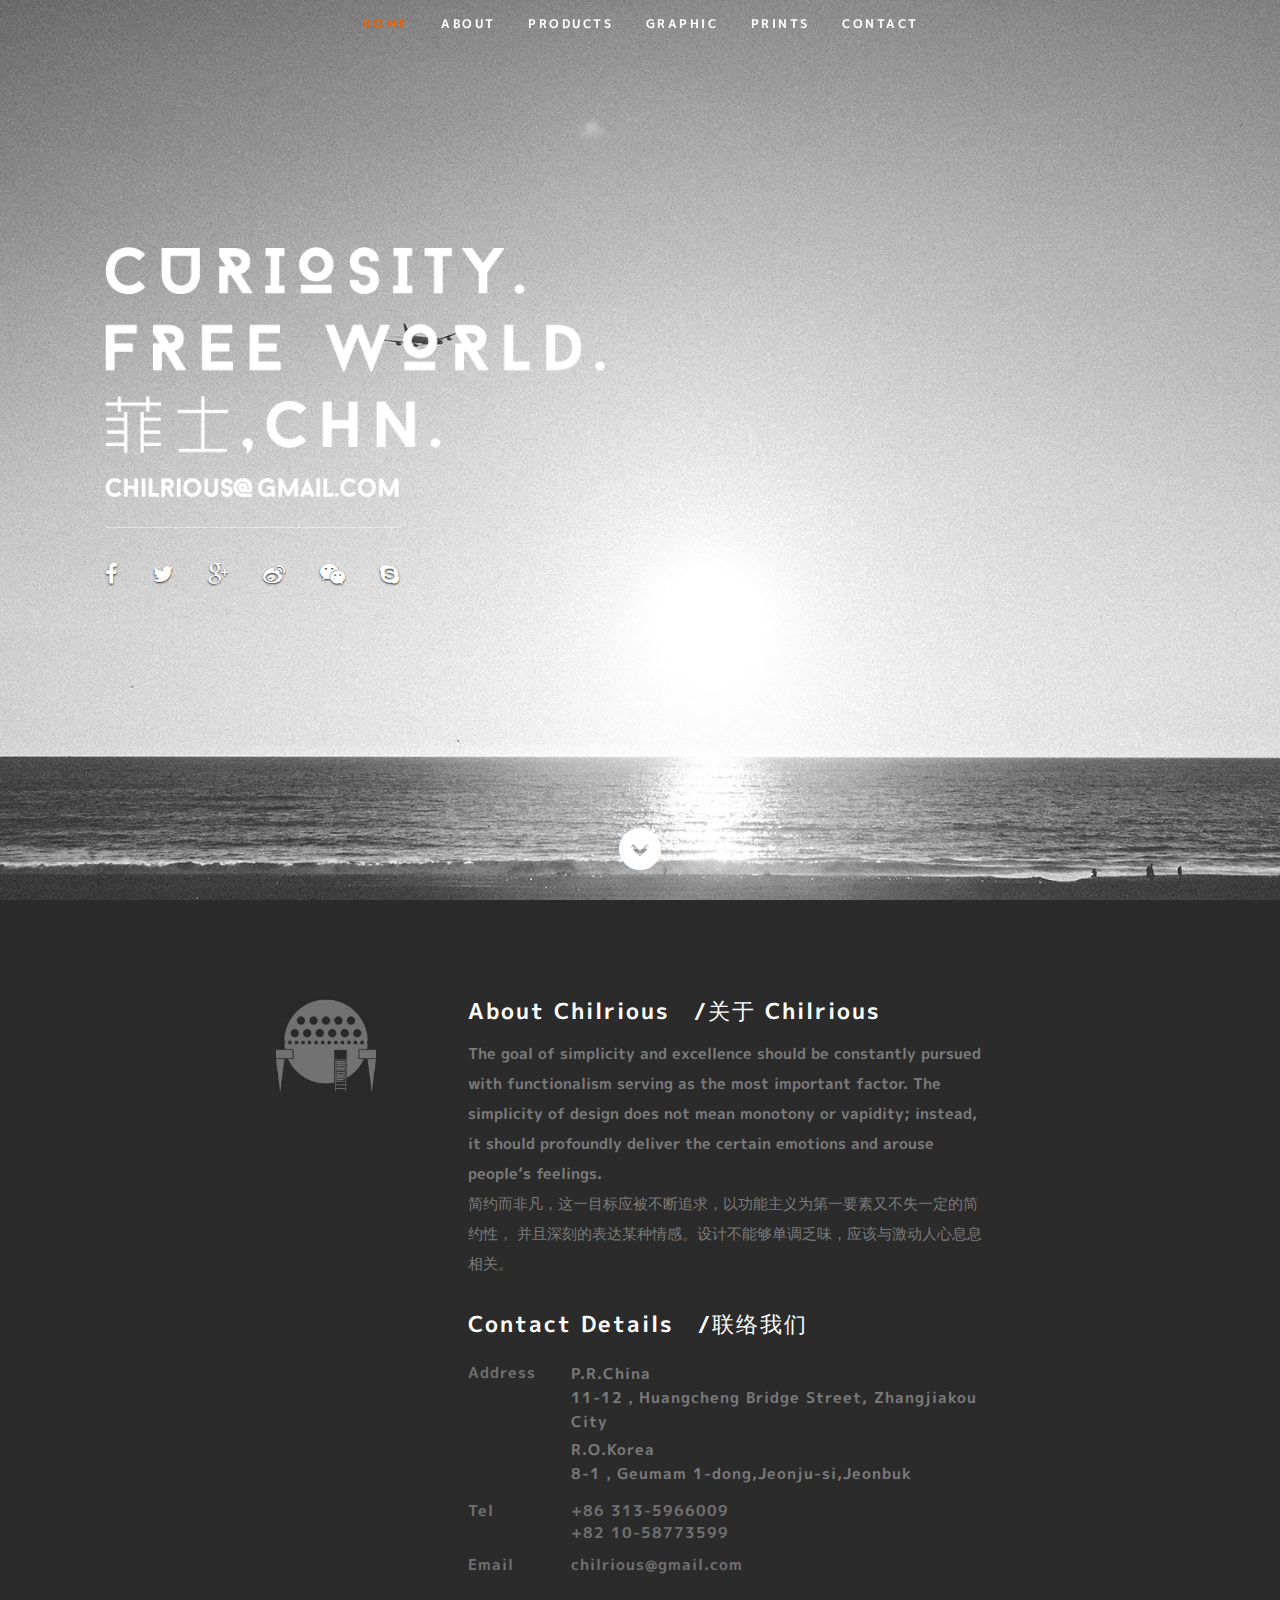
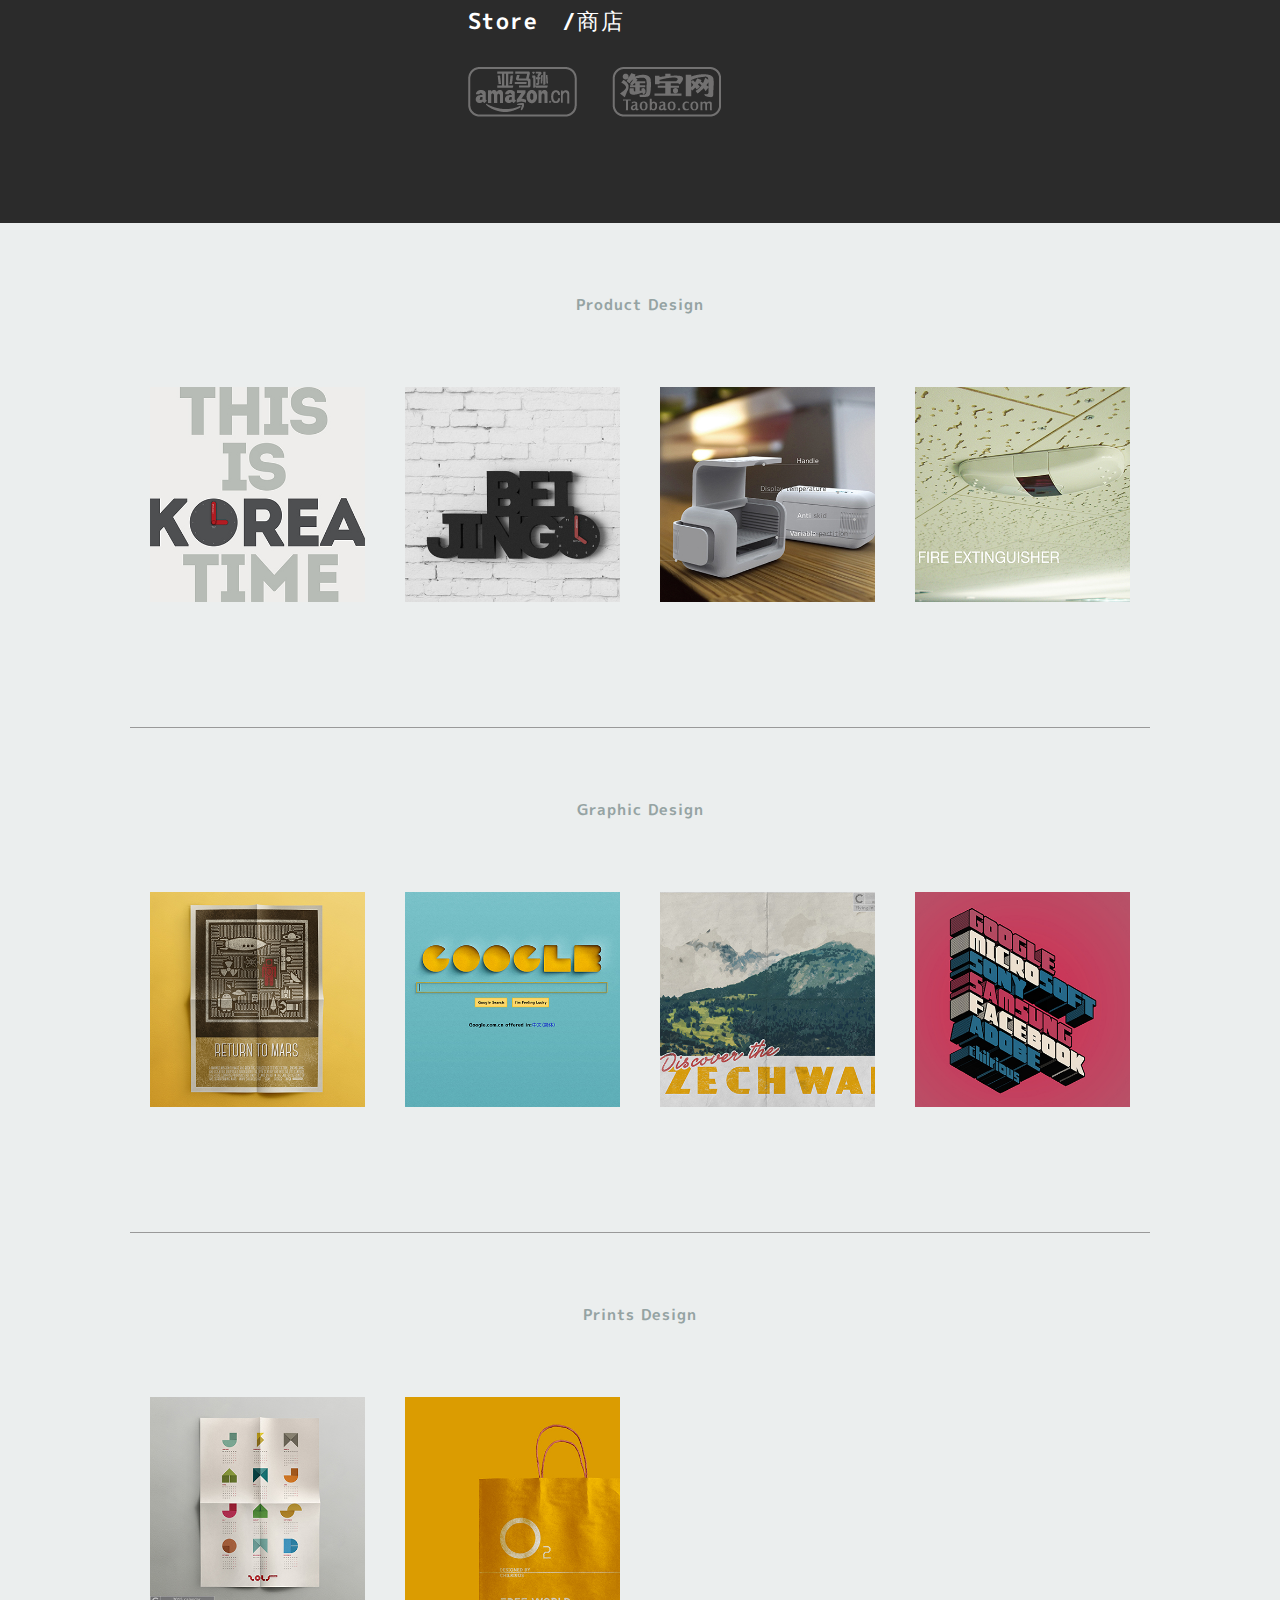
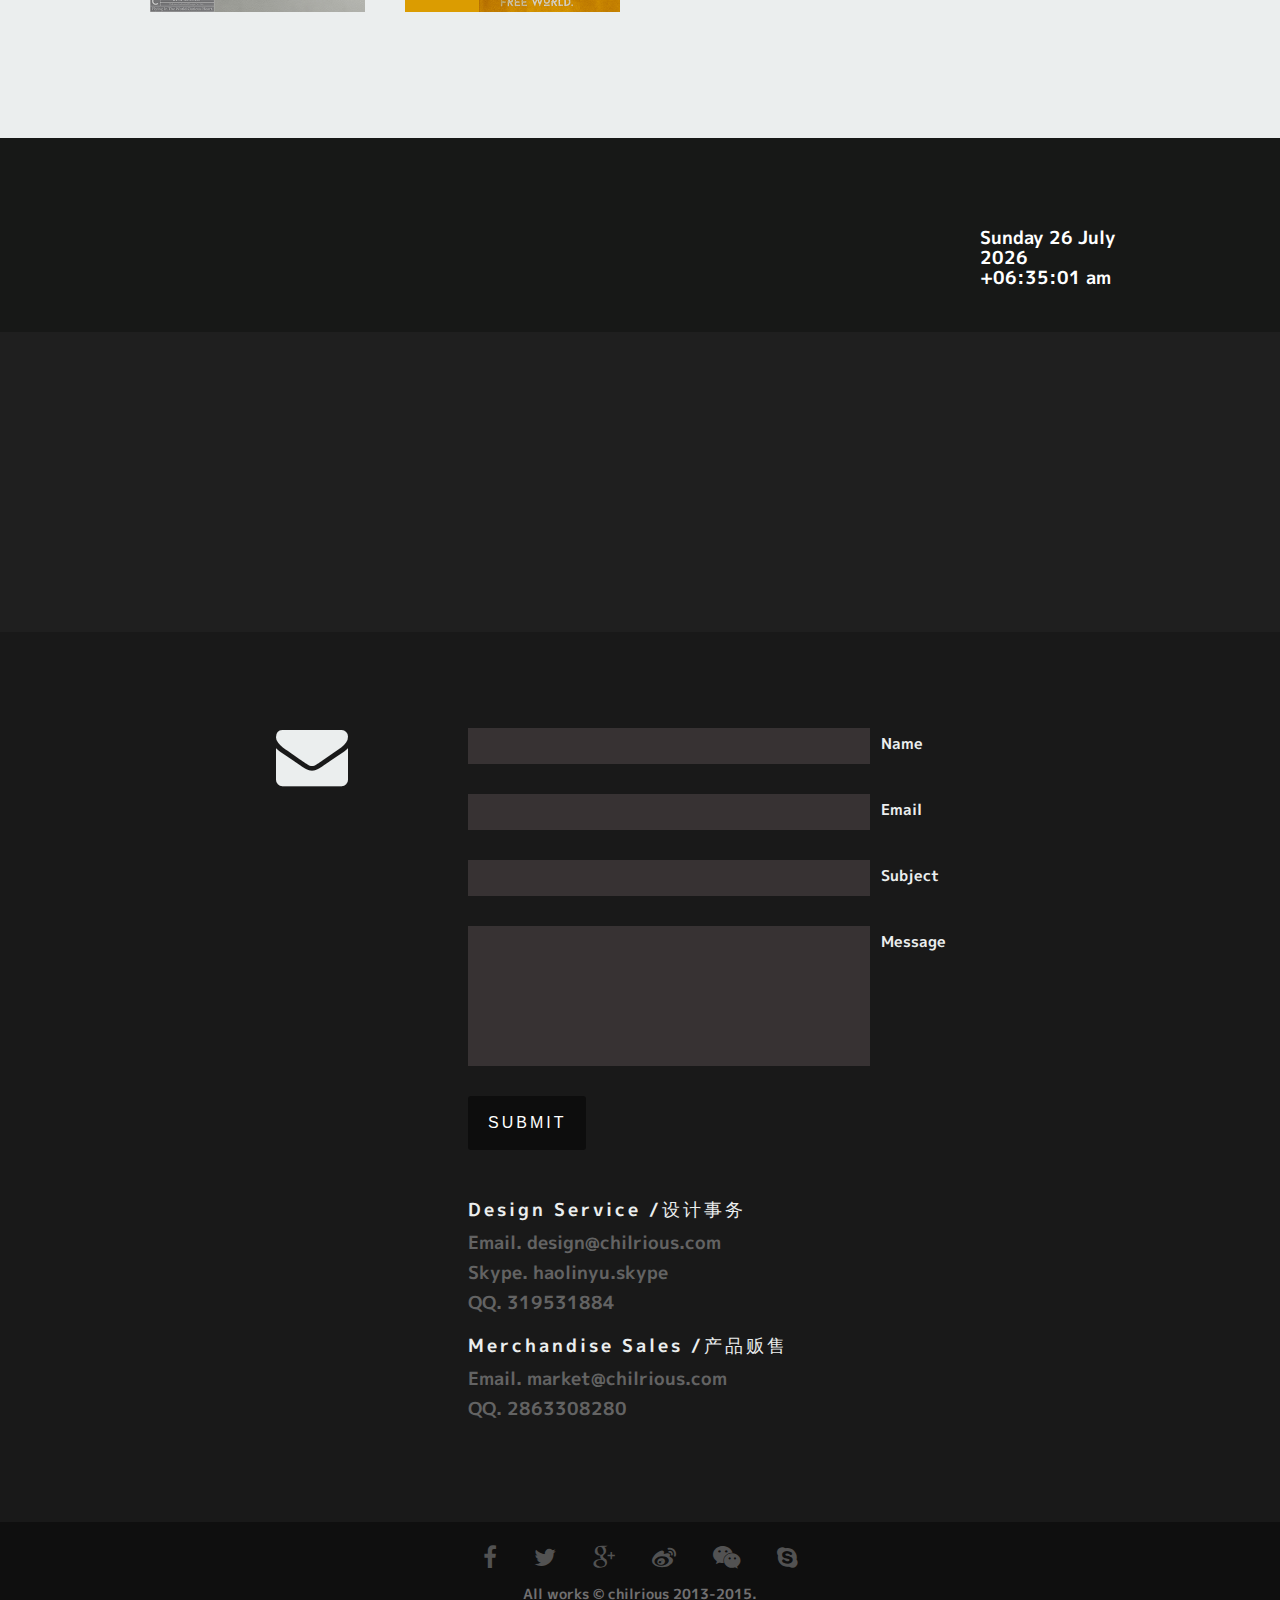
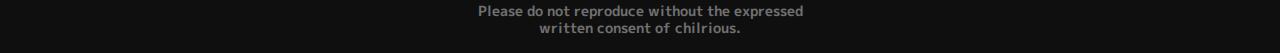
==== index.html @ 3d2ff77b "first commit" ====
<!DOCTYPE html>
<html class=" js flexbox flexboxlegacy canvas canvastext webgl no-touch geolocation postmessage websqldatabase indexeddb hashchange history draganddrop websockets rgba hsla multiplebgs backgroundsize borderimage borderradius boxshadow textshadow opacity cssanimations csscolumns cssgradients cssreflections csstransforms csstransforms3d csstransitions fontface generatedcontent video audio localstorage sessionstorage webworkers applicationcache svg inlinesvg smil svgclippaths" lang="en"><!--<![endif]--><head><meta http-equiv="Content-Type" content="text/html; charset=UTF-8">
    <!--- Basic Page Needs
    ================================================== -->
    <meta charset="utf-8">
    <title>Chilrious</title>
    <meta name="description" content="">
    <!-- Mobile Specific Metas
    ================================================== -->
    <meta name="viewport" content="width=device-width, initial-scale=1, maximum-scale=1">

    <link rel="shortcut icon" href="favicon.ico"/>
    <link rel="shortcut icon" href="favicon.jpg"/>
    <!-- CSS
    ================================================== -->
    <link rel="stylesheet" href="styles/fonts.css"/>
    <link rel="stylesheet" href="styles/default.css">
    <link rel="stylesheet" href="styles/layout-main.css">
    <link rel="stylesheet" href="styles/media-queries-main.css">
    <link rel="stylesheet" href="styles/magnific-popup.css">
    <link rel="stylesheet" href="styles/common.css"/>

    <!-- Script
    ================================================== -->
    <script src="scripts/modernizr.js"></script><style type="text/css"></style>

</head>

<body>

<!-- Header
================================================== -->
<header id="home" style="height: 638px;">

    <nav id="nav-wrap" style="display: block;" class="">

        <a class="mobile-btn" href="#nav-wrap" title="Show navigation">Show navigation</a>
        <a class="mobile-btn" href="views#" title="Hide navigation">Hide navigation</a>

        <ul id="nav" class="nav">
            <li class="current"><a class="smoothscroll" href="#home">Home</a></li>
            <li class=""><a class="smoothscroll" href="#about">About</a></li>
            <li class=""><a class="smoothscroll" href="#products">Products</a></li>
            <li class=""><a class="smoothscroll" href="#graphic">Graphic</a></li>
            <li class=""><a class="smoothscroll" href="#prints">Prints</a></li>
            <li class=""><a class="smoothscroll" href="#contact">Contact</a></li>
        </ul> <!-- end #nav -->

    </nav> <!-- end #nav-wrap -->

    <div class="banner">
        <div class="banner-text">
            <h1><img src="images/slogan.png"></h1>
            <ul class="social">
                <li><a href="###"><i class="fa fa-facebook"></i></a></li>
                <li><a href="###"><i class="fa fa-twitter"></i></a></li>
                <li><a href="###"><i class="fa fa-google-plus"></i></a></li>
                <li><a href="###"><i class="fa fa-weibo"></i></a></li>
                <li><a href="###"><i class="fa fa-weixin"></i></a></li>
                <li><a href="###"><i class="fa fa-skype"></i></a></li>
            </ul>
        </div>
    </div>

    <p class="scrolldown">
        <a class="smoothscroll" href="views#about"><i class="icon-down-circle"></i></a>
    </p>

</header> <!-- Header End -->


<!-- About Section
================================================== -->
<section id="about">

    <div class="row">

        <div class="three columns">

            <img class="profile-pic" src="images/about_me.jpg" alt="">

        </div>

        <div class="nine columns main-col">

            <h2>About Chilrious&emsp;/<span class="heiti">关于</span> Chilrious</h2>

            <p>The goal of simplicity and excellence should be constantly
                pursued with functionalism serving as the most important factor.
                The simplicity of design does not mean monotony or vapidity;
                instead, it should profoundly deliver the certain emotions and
                arouse people’s feelings.<br/>
                <span class="heiti">简约而非凡，这一目标应被不断追求，以功能主义为第一要素又不失一定的简约性，
                并且深刻的表达某种情感。设计不能够单调乏味，应该与激动人心息息相关。</span>
            </p>

            <div class="about-info">

                <div class="contact-details">
                    <h2>Contact Details&emsp;/<span class="heiti">联络我们</span></h2>
                    <dl>
                        <dt>Address</dt>
                        <dd>
                            <p>P.R.China<br/>11-12，Huangcheng Bridge Street, Zhangjiakou City</p>
                            <p>R.O.Korea<br/>8-1，Geumam 1-dong,Jeonju-si,Jeonbuk</p>
                        </dd>
                        <dt>Tel</dt>
                        <dd>+86 313-5966009<br/>+82 10-58773599</dd>
                        <dt>Email</dt>
                        <dd>chilrious@gmail.com</dd>
                    </dl>
                </div>

            </div> <!-- end row -->

            <div class="about-store">
                <h2>Store&emsp;/<span class="heiti">商店</span></h2>
                <p>
                    <a href="javascript:;"><img src="images/amazon_logo.png"/></a>
                    <a href="javascript:;"><img src="images/tb_logo.png"/></a>
                </p>
            </div>

        </div> <!-- end .main-col -->

    </div>

</section> <!-- About Section End-->

<!-- Products Section
================================================== -->
<section id="products">

    <div class="row">

        <div class="twelve columns collapsed">

            <h1>Product Design</h1>

            <!-- portfolio-wrapper -->
            <div id="products-wrapper" class="bgrid-quarters s-bgrid-thirds cf">

                <div class="columns portfolio-item">
                    <div class="item-wrap">

                        <a class="product-a" href="" title="">
                            <img alt="" src="images/product-thumb-1.jpg">
                            <div class="overlay">
                                <div class="portfolio-item-meta">
                                    <h5>Coffee</h5>
                                    <p>Illustrration</p>
                                </div>
                            </div>
                            <div class="link-icon"><i class="icon-plus"></i></div>
                        </a>

                    </div>
                </div> <!-- item end -->

                <div class="columns portfolio-item">
                    <div class="item-wrap">
                            <a class="product-a" href="" title="">
                            <img alt="" src="images/product-thumb-2.jpg">
                            <div class="overlay">
                                <div class="portfolio-item-meta">
                                    <h5>Console</h5>
                                    <p>Web Development</p>
                                </div>
                            </div>
                            <div class="link-icon"><i class="icon-plus"></i></div>
                        </a>

                    </div>
                </div> <!-- item end -->

                <div class="columns portfolio-item">
                    <div class="item-wrap">

                        <a href="#products-modal-03" title="">
                            <img alt="" src="images/product-thumb-3.jpg">
                            <div class="overlay">
                                <div class="portfolio-item-meta">
                                    <h5>Judah</h5>
                                    <p>Webdesign</p>
                                </div>
                            </div>
                            <div class="link-icon"><i class="icon-plus"></i></div>
                        </a>

                    </div>
                </div> <!-- item end -->

                <div class="columns portfolio-item">
                    <div class="item-wrap">

                        <a href="#products-modal-04" title="">
                            <img alt="" src="images/product-thumb-4.jpg">
                            <div class="overlay">
                                <div class="portfolio-item-meta">
                                    <h5>Into The Light</h5>
                                    <p>Photography</p>
                                </div>
                            </div>
                            <div class="link-icon"><i class="icon-plus"></i></div>
                        </a>

                    </div>
                </div> <!-- item end -->

            </div> <!-- portfolio-wrapper end -->

        </div> <!-- twelve columns end -->


        <!-- Modal Popup
         --------------------------------------------------------------- -->

        <div id="products-modal-03" class="popup-modal mfp-hide">

            <img class="scale-with-grid" src="images/products-3.jpg" alt="">

            <div class="description-box">
                <h4>Coffee Cup</h4>
                <p>Proin gravida nibh vel velit auctor aliquet. Aenean sollicitudin, lorem quis bibendum auctor, nisi elit consequat ipsum, nec sagittis sem nibh id elit.</p>
                <span class="categories"><i class="fa fa-tag"></i>Branding, Webdesign</span>
            </div>

            <div class="link-box">
                <a class="popup-modal-dismiss">Close</a>
            </div>

        </div><!-- modal-01 End -->

        <div id="products-modal-04" class="popup-modal mfp-hide">
            <div class="carousel-area">
                <ul class="carousel-list">
                    <li><img src="images/products-4-1.jpg"/> </li>
                    <li><img src="images/products-4-2.jpg"/> </li>
                </ul>
            </div>

            <div class="description-box">
                <h4>Console</h4>
                <p>Proin gravida nibh vel velit auctor aliquet. Aenean sollicitudin, lorem quis bibendum auctor, nisi elit consequat ipsum, nec sagittis sem nibh id elit.</p>
                <span class="categories"><i class="fa fa-tag"></i>Branding, Web Development</span>
            </div>

            <div class="link-box">
                <a class="popup-modal-dismiss">Close</a>
            </div>

        </div><!-- modal-02 End -->



    </div> <!-- row End -->

</section> <!-- Resume Section End-->

<!-- Graphic Section
================================================== -->
<section id="graphic">

    <div class="row">

        <div class="twelve columns collapsed">

            <h1>Graphic Design</h1>

            <!-- portfolio-wrapper -->
            <div id="graphic-wrapper" class="bgrid-quarters s-bgrid-thirds cf">

                <div class="columns portfolio-item">
                    <div class="item-wrap">

                        <a href="#graphic-modal-01" title="">
                            <img alt="" src="images/graphic-thumb-1.jpg">
                            <div class="overlay">
                                <div class="portfolio-item-meta">
                                    <h5>Coffee</h5>
                                    <p>Illustration</p>
                                </div>
                            </div>
                            <div class="link-icon"><i class="icon-plus"></i></div>
                        </a>

                    </div>
                </div> <!-- item end -->

                <div class="columns portfolio-item">
                    <div class="item-wrap">
                        <a href="#graphic-modal-02" title="">
                            <img alt="" src="images/graphic-thumb-2.jpg">
                            <div class="overlay">
                                <div class="portfolio-item-meta">
                                    <h5>Console</h5>
                                    <p>Web Development</p>
                                </div>
                            </div>
                            <div class="link-icon"><i class="icon-plus"></i></div>
                        </a>

                    </div>
                </div> <!-- item end -->

                <div class="columns portfolio-item">
                    <div class="item-wrap">

                        <a href="#graphic-modal-03" title="">
                            <img alt="" src="images/graphic-thumb-3.jpg">
                            <div class="overlay">
                                <div class="portfolio-item-meta">
                                    <h5>Judah</h5>
                                    <p>Webdesign</p>
                                </div>
                            </div>
                            <div class="link-icon"><i class="icon-plus"></i></div>
                        </a>

                    </div>
                </div> <!-- item end -->

                <div class="columns portfolio-item">
                    <div class="item-wrap">

                        <a href="#graphic-modal-04" title="">
                            <img alt="" src="images/graphic-thumb-4.jpg">
                            <div class="overlay">
                                <div class="portfolio-item-meta">
                                    <h5>Into The Light</h5>
                                    <p>Photography</p>
                                </div>
                            </div>
                            <div class="link-icon"><i class="icon-plus"></i></div>
                        </a>

                    </div>
                </div> <!-- item end -->

            </div> <!-- portfolio-wrapper end -->

        </div> <!-- twelve columns end -->


        <!-- Modal Popup
         --------------------------------------------------------------- -->

        <div id="graphic-modal-01" class="popup-modal mfp-hide">
            <div class="carousel-area">
                <ul class="carousel-list">
                    <li><img src="images/graphic-1-1.jpg"/> </li>
                    <li><img src="images/graphic-1-2.jpg"/> </li>
                    <li><img src="images/graphic-1-3.jpg"/> </li>
                    <li><img src="images/graphic-1-4.jpg"/> </li>
                </ul>
            </div>

            <div class="description-box">
                <h4>Coffee Cup</h4>
                <p>Proin gravida nibh vel velit auctor aliquet. Aenean sollicitudin, lorem quis bibendum auctor, nisi elit consequat ipsum, nec sagittis sem nibh id elit.</p>
                <span class="categories"><i class="fa fa-tag"></i>Branding, Webdesign</span>
            </div>
            <div class="link-box">
                 
                <a class="popup-modal-dismiss">Close</a>
            </div>
        </div><!-- modal-01 End -->

        <div id="graphic-modal-02" class="popup-modal mfp-hide">

            <img class="scale-with-grid" src="images/graphic-2.jpg" alt="">

            <div class="description-box">
                <h4>Coffee Cup</h4>
                <p>Proin gravida nibh vel velit auctor aliquet. Aenean sollicitudin, lorem quis bibendum auctor, nisi elit consequat ipsum, nec sagittis sem nibh id elit.</p>
                <span class="categories"><i class="fa fa-tag"></i>Branding, Webdesign</span>
            </div>

            <div class="link-box">
                 
                <a class="popup-modal-dismiss">Close</a>
            </div>
        </div><!-- modal-02 End -->
        <div id="graphic-modal-03" class="popup-modal mfp-hide">
            <div class="carousel-area">
                <ul class="carousel-list">
                    <li><img src="images/graphic-3-1.jpg"/> </li>
                    <li><img src="images/graphic-3-2.jpg"/> </li>
                    <li><img src="images/graphic-3-3.jpg"/> </li>
                </ul>
            </div>

            <div class="description-box">
                <h4>Coffee Cup</h4>
                <p>Proin gravida nibh vel velit auctor aliquet. Aenean sollicitudin, lorem quis bibendum auctor, nisi elit consequat ipsum, nec sagittis sem nibh id elit.</p>
                <span class="categories"><i class="fa fa-tag"></i>Branding, Webdesign</span>
            </div>
            <div class="link-box">

                <a class="popup-modal-dismiss">Close</a>
            </div>
        </div><!-- modal-03 End -->
        <div id="graphic-modal-04" class="popup-modal mfp-hide">
            <div class="carousel-area">
                <ul class="carousel-list">
                    <li><img src="images/graphic-4-1.jpg"/> </li>
                    <li><img src="images/graphic-4-2.jpg"/> </li>
                </ul>
            </div>

            <div class="description-box">
                <h4>Coffee Cup</h4>
                <p>Proin gravida nibh vel velit auctor aliquet. Aenean sollicitudin, lorem quis bibendum auctor, nisi elit consequat ipsum, nec sagittis sem nibh id elit.</p>
                <span class="categories"><i class="fa fa-tag"></i>Branding, Webdesign</span>
            </div>
            <div class="link-box">

                <a class="popup-modal-dismiss">Close</a>
            </div>
        </div><!-- modal-04 End -->

    </div> <!-- row End -->

</section> <!-- Portfolio Section End-->

<!-- Prints Section
================================================== -->
<section id="prints">

    <div class="row">

        <div class="twelve columns collapsed">

            <h1>Prints Design</h1>

            <!-- portfolio-wrapper -->
            <div id="prints-wrapper" class="bgrid-quarters s-bgrid-thirds cf">

                <div class="columns portfolio-item">
                    <div class="item-wrap">

                        <a href="#prints-modal-01" title="">
                            <img alt="" src="images/prints-thumb-1.jpg">
                            <div class="overlay">
                                <div class="portfolio-item-meta">
                                    <h5>Coffee</h5>
                                    <p>Illustrration</p>
                                </div>
                            </div>
                            <div class="link-icon"><i class="icon-plus"></i></div>
                        </a>

                    </div>
                </div> <!-- item end -->

                <div class="columns portfolio-item">
                    <div class="item-wrap">
                        <a href="#prints-modal-02" title="">
                            <img alt="" src="images/prints-thumb-2.jpg">
                            <div class="overlay">
                                <div class="portfolio-item-meta">
                                    <h5>Console</h5>
                                    <p>Web Development</p>
                                </div>
                            </div>
                            <div class="link-icon"><i class="icon-plus"></i></div>
                        </a>

                    </div>
                </div> <!-- item end -->

            </div> <!-- portfolio-wrapper end -->

        </div> <!-- twelve columns end -->


        <!-- Modal Popup
         --------------------------------------------------------------- -->

        <div id="prints-modal-01" class="popup-modal mfp-hide">

            <img class="scale-with-grid" src="images/prints-1.jpg" alt="">

            <div class="description-box">
                <h4>Coffee Cup</h4>
                <p>Proin gravida nibh vel velit auctor aliquet. Aenean sollicitudin, lorem quis bibendum auctor, nisi elit consequat ipsum, nec sagittis sem nibh id elit.</p>
                <span class="categories"><i class="fa fa-tag"></i>Branding, Webdesign</span>
            </div>

            <div class="link-box">
                 
                <a class="popup-modal-dismiss">Close</a>
            </div>

        </div><!-- modal-01 End -->

        <div id="prints-modal-02" class="popup-modal mfp-hide">

            <div class="carousel-area">
                <ul class="carousel-list">
                    <li><img src="images/prints-2-1.jpg"/> </li>
                    <li><img src="images/prints-2-2.jpg"/> </li>
                </ul>
            </div>
            <div class="description-box">
                <h4>Coffee Cup</h4>
                <p>Proin gravida nibh vel velit auctor aliquet. Aenean sollicitudin, lorem quis bibendum auctor, nisi elit consequat ipsum, nec sagittis sem nibh id elit.</p>
                <span class="categories"><i class="fa fa-tag"></i>Branding, Webdesign</span>
            </div>

            <div class="link-box">

                <a class="popup-modal-dismiss">Close</a>
            </div>

        </div><!-- modal-02 End -->



    </div> <!-- row End -->

</section> <!-- Print Section End-->



<!-- Call-To-Action Section
================================================== -->
<section id="call-to-action">

    <div class="row">
        <div class="two time">
            <p></p>
            <p></p>
            <p></p>
        </div>

    </div>

</section> <!-- Call-To-Action Section End-->


<!-- Testimonials Section
================================================== -->
<section id="testimonials">
</section> <!-- Testimonials Section End-->


<!-- Contact Section
================================================== -->
<section id="contact">

    <div class="row section-head">

        <div class="two columns header-col">
            <h1 class="contact-title"><span>Get In Touch.</span></h1>
        </div>
        <div class="nine columns">

            <!-- form -->
            <form action="" method="post" id="contactForm" name="contactForm">
                <fieldset>

                    <div>
                        <input type="text" value="" size="35" id="contactName" name="contactName">
                        <label for="contactName">Name</label>
                    </div>

                    <div>
                        <input type="text" value="" size="35" id="contactEmail" name="contactEmail">
                        <label for="contactEmail">Email</label>
                    </div>

                    <div>
                        <input type="text" value="" size="35" id="contactSubject" name="contactSubject">
                        <label for="contactSubject">Subject</label>
                    </div>

                    <div>
                        <textarea cols="50" rows="15" id="contactMessage" name="contactMessage"></textarea>
                        <label for="contactMessage">Message</label>
                    </div>

                    <div>
                        <button class="submit">Submit</button>
                    </div>

                </fieldset>
            </form> <!-- Form End -->
            <div class="contact-info">
                <h1>Design Service /<span class="heiti">设计事务</span></h1>

                <p>Email. design@chilrious.com</p>

                <p>Skype. haolinyu.skype </p>

                <p>QQ. 319531884</p>

                <h1>Merchandise Sales /<span class="heiti">产品贩售</span></h1>

                <p>Email. market@chilrious.com </p>

                <p>QQ. 2863308280</p>
            </div>
            </div>
        </div>

    </div>


</section> <!-- Contact Section End-->


<!-- footer
================================================== -->
<footer>

    <div class="row">

        <div class="twelve columns">

            <ul class="social-links">
                <li><a href="###"><i class="fa fa-facebook"></i></a></li>
                <li><a href="###"><i class="fa fa-twitter"></i></a></li>
                <li><a href="###"><i class="fa fa-google-plus"></i></a></li>
                <li><a href="###"><i class="fa fa-weibo"></i></a></li>
                <li><a href="###"><i class="fa fa-wechat"></i></a></li>
                <li><a href="###"><i class="fa fa-skype"></i></a></li>
            </ul>

            <div class="copyright">
                All works © chilrious 2013-2015.<br/>
                Please do not reproduce without the expressed<br/>
                written consent of chilrious.
            </div>

        </div>

        <!--<div id="go-top"><a class="smoothscroll" title="Back to Top" href="#"><i class="icon-up-open"></i></a></div>-->

    </div>

</footer> <!-- Footer End-->

<!-- JavaScript
================================================== -->
<script src="scripts/jquery-1.10.2.min.js"></script>
<script>window.jQuery || document.write('<script src="scripts/jquery-1.10.2.min.js"><\/script>')</script>
<script type="text/javascript" src="scripts/jquery-migrate-1.2.1.min.js"></script>

<script src="scripts/jquery.flexslider.js"></script>
<script src="scripts/waypoints.js"></script>
<script src="scripts/jquery.fittext.js"></script>
<script src="scripts/magnific-popup.js"></script>
<script src="scripts/init.js"></script>



</body>
</html>
---- styles/fonts.css ----
/* Generated by Font Squirrel (http://www.fontsquirrel.com) */

/*
 * Open Sans
================================================================================ */
@font-face {
    font-family: 'mplus-1p-bold';
    src: url('fonts/mplus/mplus-1p-bold.eot');
    src: url('fonts/mplus/mplus-1p-bold.eot?#iefix') format('embedded-opentype'),
         url('fonts/mplus/mplus-1p-bold.woff') format('woff'),
         url('fonts/mplus/mplus-1p-bold.ttf') format('truetype');
    font-weight: normal;
    font-style: normal;
}



/*
 * FIXED for Font-Face Chrome Rendering
================================================================================ */
@media screen and (-webkit-min-device-pixel-ratio:0) {

   @font-face {
   font-family: 'opensans-semibold';
   src: url('fonts/opensans/OpenSans-Semibold-webfont.svg#open_sanssemibold') format('svg');
   }

   @font-face {
   font-family: 'opensans-bold';
   src: url('fonts/opensans/OpenSans-Bold-webfont.svg#open_sansbold') format('svg');
   }

}
---- styles/default.css ----
/*
=====================================================================
*   Ceevee v1.0 Default Stylesheet
*   url: styleshout.com
*   03-17-2014
=====================================================================

TOC:
a. Webfonts and Icon fonts
b. Reset
c. Default Styles
   1. Basic
   2. Typography
   3. Links
   4. Images
   5. Buttons
   6. Forms
d. Grid
e. Others
   1. Clearing
   2. Misc

=====================================================================  */

/* ------------------------------------------------------------------ */
/* a. Webfonts and Icon fonts
 ------------------------------------------------------------------ */

@import url("fonts.css");
@import url("fontello/css/fontello.css");
@import url("font-awesome/css/font-awesome.min.css");

/* ------------------------------------------------------------------
/* b. Reset
      Adapted from:
      Normalize.css - https://github.com/necolas/normalize.css/
      HTML5 Doctor Reset - html5doctor.com/html-5-reset-stylesheet/
/* ------------------------------------------------------------------ */

html, body, div, span, object, iframe,
h1, h2, h3, h4, h5, h6, p, blockquote, pre,
abbr, address, cite, code,
del, dfn, em, img, ins, kbd, q, samp,
small, strong, sub, sup, var,
b, i,
dl, dt, dd, ol, ul, li,
fieldset, form, label, legend,
table, caption, tbody, tfoot, thead, tr, th, td,
article, aside, canvas, details, figcaption, figure,
footer, header, hgroup, menu, nav, section, summary,
time, mark, audio, video {
   margin: 0;
   padding: 0;
   border: 0;
   outline: 0;
   font-size: 100%;
   vertical-align: baseline;
   background: transparent;
}

article,aside,details,figcaption,figure,
footer,header,hgroup,menu,nav,section {
   display: block;
}

audio,
canvas,
video {
   display: inline-block;
}

audio:not([controls]) {
   display: none;
   height: 0;
}

[hidden] { display: none; }

code, kbd, pre, samp {
   font-family: monospace, serif;
   font-size: 1em;
}

pre {
   white-space: pre;
   white-space: pre-wrap;
   word-wrap: break-word;
}

blockquote, q { quotes: &#8220 &#8220; }

blockquote:before, blockquote:after,
q:before, q:after {
   content: '';
   content: none;
}

ins {
   background-color: #ff9;
   color: #000;
   text-decoration: none;
}

mark {
   background-color: #A7F4F6;
   color: #555;
}

del { text-decoration: line-through; }

abbr[title], dfn[title] {
   border-bottom: 1px dotted;
   cursor: help;
}

table {
   border-collapse: collapse;
   border-spacing: 0;
}


/* ------------------------------------------------------------------ */
/* c. Default and Basic Styles
      Adapted from:
      Skeleton CSS Framework - http://www.getskeleton.com/
      Typeplate Typographic Starter Kit - http://typeplate.com/
/* ------------------------------------------------------------------ */

/*  1. Basic  ------------------------------------------------------- */

*,
*:before,
*:after {
   -moz-box-sizing: border-box;
   -webkit-box-sizing: border-box;
   box-sizing: border-box;
}

html {
   font-size: 62.5%;
   -webkit-font-smoothing: antialiased;
}

body {
   background: #fff;
   font-family: 'opensans-regular', sans-serif;
   font-weight: normal;
   font-size: 15px;
   line-height: 30px;
	color: #838C95;

   -webkit-font-smoothing: antialiased; /* Fix for webkit rendering */
	-webkit-text-size-adjust: 100%;
}

/*  2. Typography
       Vertical rhythm with leading derived from 6
--------------------------------------------------------------------- */

h1, h2, h3, h4, h5, h6 {
   color: #313131;
	font-family: 'mplus-1p-bold', sans-serif;
   font-weight: normal;
}
h1 a, h2 a, h3 a, h4 a, h5 a, h6 a { font-weight: inherit; }
h1 { font-size: 38px; line-height: 42px; margin-bottom: 12px; letter-spacing: -1px; }
h2 { font-size: 28px; line-height: 36px; margin-bottom: 6px; }
h3 { font-size: 22px; line-height: 30px; margin-bottom: 12px; }
h4 { font-size: 20px; line-height: 30px; margin-bottom: 6px; }
h5 { font-size: 18px; line-height: 30px; }
h6 { font-size: 14px; line-height: 30px; }
.subheader { }

p { margin: 0 0 30px 0; }
p img { margin: 0; }
p.lead {
   font: 19px/36px 'opensans-light', sans-serif;
   margin-bottom: 18px;
}

/* for 'em' and 'strong' tags, font-size and line-height should be same with
the body tag due to rendering problems in some browsers */
em { font: 15px/30px 'opensans-italic', sans-serif; }
strong, b { font: 15px/30px 'opensans-bold', sans-serif; }
small { font-size: 11px; line-height: inherit; }

/*	Blockquotes */
blockquote {
   margin: 30px 0px;
   padding-left: 40px;
   position: relative;
}
blockquote:before {
   content: "\201C";
   opacity: 0.45;
   font-size: 80px;
   line-height: 0px;
   margin: 0;
   font-family: arial, sans-serif;

   position: absolute;
   top:  30px;
	left: 0;
}
blockquote p {
   font-family: 'librebaskerville-italic', serif;
   padding: 0;
   font-size: 18px;
   line-height: 36px;
}
blockquote cite {
   display: block;
   font-size: 12px;
   font-style: normal;
   line-height: 18px;
}
blockquote cite:before { content: "\2014 \0020"; }
blockquote cite a,
blockquote cite a:visited { color: #8B9798; border: none }

/* ---------------------------------------------------------------------
/*  Pull Quotes Markup
/*
    <aside class="pull-quote">
		<blockquote>
			<p></p>
		</blockquote>
	 </aside>
/*
/* --------------------------------------------------------------------- */
.pull-quote {
   position: relative;
	padding: 18px 30px 18px 0px;
}
.pull-quote:before,
.pull-quote:after {
	height: 1em;
	opacity: 0.45;
	position: absolute;
	font-size: 80px;
   font-family: Arial, Sans-Serif;
}
.pull-quote:before {
	content: "\201C";
	top:  33px;
	left: 0;
}
.pull-quote:after {
	content: '\201D';
	bottom: -33px;
	right: 0;
}
.pull-quote blockquote {
   margin: 0;
}
.pull-quote blockquote:before {
   content: none;
}

/* Abbreviations */
abbr {
   font-family: 'opensans-bold', sans-serif;
	font-variant: small-caps;
	text-transform: lowercase;
   letter-spacing: .5px;
	color: gray;
}
abbr:hover { cursor: help; }

/* drop cap */
.drop-cap:first-letter {
	float: left;
	margin: 0;
	padding: 14px 6px 0 0;
	font-size: 84px;
	font-family: /* Copperplate */ 'opensans-bold', sans-serif;
   line-height: 60px;
	text-indent: 0;
	background: transparent;
	color: inherit;
}

hr { border: solid #E3E3E3; border-width: 1px 0 0; clear: both; margin: 11px 0 30px; height: 0; }


/*  3. Links  ------------------------------------------------------- */

a {
   text-decoration: none;
   outline: 0;
   color: #fff;

   -webkit-transition: color .3s ease-in-out;
   -moz-transition: color .3s ease-in-out;
   -o-transition: color .3s ease-in-out;
   transition: color .3s ease-in-out;
}
a:hover { color: #313131; }
p a, p a:visited { line-height: inherit; }


/*  4. List  --------------------------------------------------------- */

ul, ol { margin-bottom: 24px; margin-top: 12px; }
ul { list-style: none outside; }
ol { list-style: decimal; }
ol, ul.square, ul.circle, ul.disc { margin-left: 30px; }
ul.square { list-style: square outside; }
ul.circle { list-style: circle outside; }
ul.disc { list-style: disc outside; }
ul ul, ul ol,
ol ol, ol ul { margin: 6px 0 6px 30px; }
ul ul li, ul ol li,
ol ol li, ol ul li { margin-bottom: 6px; }
li { line-height: 18px; margin-bottom: 12px; }
ul.large li { }
li p { }

/* ---------------------------------------------------------------------
/*  Stats Tab Markup

    <ul class="stats-tabs">
		<li><a href="#">[value]<b>[name]</b></a></li>
	 </ul>

    Extend this object into your markup.
/*
/* --------------------------------------------------------------------- */
.stats-tabs {
   padding: 0;
   margin: 24px 0;
}
.stats-tabs li {
	display: inline-block;
	margin: 0 10px 18px 0;
	padding: 0 10px 0 0;
	border-right: 1px solid #ccc;
}
.stats-tabs li:last-child {
	margin: 0;
	padding: 0;
	border: none;
}
.stats-tabs li a {
	display: inline-block;
	font-size: 22px;
	font-family: 'opensans-bold', sans-serif;
   border: none;
   color: #313131;
}
.stats-tabs li a:hover {
   color:#11ABB0;
}
.stats-tabs li a b {
	display: block;
	margin: 6px 0 0 0;
	font-size: 13px;
	font-family: 'opensans-regular', sans-serif;
   color: #8B9798;
}

/* definition list */
dl { margin: 12px 0; }
dt { margin: 0; color:#11ABB0; }
dd { margin: 0 0 0 20px; }

/* Lining Definition Style Markup */
.lining dt,
.lining dd {
	display: inline;
	margin: 0;
}
.lining dt + dt:before,
.lining dd + dt:before {
	content: "\A";
	white-space: pre;
}
.lining dd + dd:before {
	content: ", ";
}
.lining dd:before {
	content: ": ";
	margin-left: -0.2em;
}

/* Dictionary Definition Style Markup */
.dictionary-style dt {
	display: inline;
	counter-reset: definitions;
}
.dictionary-style dt + dt:before {
	content: ", ";
	margin-left: -0.2em;
}
.dictionary-style dd {
	display: block;
	counter-increment: definitions;
}
.dictionary-style dd:before {
	content: counter(definitions, decimal) ". ";
}

/* Pagination */
.pagination {
   margin: 36px auto;
   text-align: center;
}
.pagination ul li {
   display: inline-block;
   margin: 0;
   padding: 0;
}
.pagination .page-numbers {
   font: 15px/18px 'opensans-bold', sans-serif;
   display: inline-block;
   padding: 6px 10px;
   margin-right: 3px;
   margin-bottom: 6px;
	color: #6E757C;
	background-color: #E6E8EB;

	-webkit-transition: all 200ms ease-in-out;
	-moz-transition: all 200ms ease-in-out;
	-o-transition: all 200ms ease-in-out;
	-ms-transition: all 200ms ease-in-out;
	transition: all 200ms ease-in-out;

   -moz-border-radius: 3px;
   -webkit-border-radius: 3px;
   -khtml-border-radius: 3px;
	border-radius: 3px;
}
.pagination .page-numbers:hover {
   background: #838A91;
   color: #fff;
}
.pagination .current,
.pagination .current:hover {
   background-color: #11ABB0;
   color: #fff;
}
.pagination .inactive,
.pagination .inactive:hover {
   background-color: #E6E8EB;
	color: #A9ADB2;
}
.pagination .prev, .pagination .next {}

/*  5. Images  --------------------------------------------------------- */

img {
   max-width: 100%;
   height: auto;
}
img.pull-right { margin: 12px 0px 0px 18px; }
img.pull-left { margin: 12px 18px 0px 0px; }

/*  6. Buttons  --------------------------------------------------------- */

.button,
.button:visited,
button,
input[type="submit"],
input[type="reset"],
input[type="button"] {
   font: 16px/30px 'opensans-bold', sans-serif;
   background: #11ABB0;
   display: inline-block;
	text-decoration: none;
   letter-spacing: 0;
   color: #fff;
	padding: 12px 20px;
	margin-bottom: 18px;
   border: none;
   cursor: pointer;
   height: auto;

   -webkit-transition: all .2s ease-in-out;
	-moz-transition: all .2s ease-in-out;
	-o-transition: all .2s ease-in-out;
	-ms-transition: all .2s ease-in-out;
	transition: all .2s ease-in-out;

   -moz-border-radius: 3px;
   -webkit-border-radius: 3px;
   -khtml-border-radius: 3px;
   border-radius: 3px;
}

.button:hover,
button:hover,
input[type="submit"]:hover,
input[type="reset"]:hover,
input[type="button"]:hover {
   background: #3d4145;
   color: #fff;
}

.button:active,
button:active,
input[type="submit"]:active,
input[type="reset"]:active,
input[type="button"]:active {
   background: #3d4145;
   color: #fff;
}

.button.full-width,
button.full-width,
input[type="submit"].full-width,
input[type="reset"].full-width,
input[type="button"].full-width {
	width: 100%;
	padding-left: 0 !important;
	padding-right: 0 !important;
	text-align: center;
}

/* Fix for odd Mozilla border & padding issues */
button::-moz-focus-inner,
input::-moz-focus-inner {
    border: 0;
    padding: 0;
}


/*  7. Forms  --------------------------------------------------------- */

form { margin-bottom: 24px; }
fieldset { margin-bottom: 24px; }

input[type="text"],
input[type="password"],
input[type="email"],
textarea,
select {
   display: block;
   padding: 18px 15px;
   margin: 0 0 24px 0;
   border: 0;
   outline: none;
   vertical-align: middle;
   min-width: 225px;
	max-width: 100%;
   font-size: 15px;
   line-height: 24px;
	color: #647373;
	background: #D3D9D9;

}

/* select { padding: 0;
   width: 220px;
   } */

input[type="text"]:focus,
input[type="password"]:focus,
input[type="email"]:focus,
textarea:focus {
   color: #B3B7BC;
	background-color: #3d4145;
}

textarea { min-height: 220px; }

label,
legend {
   font: 16px/24px 'opensans-bold', sans-serif;
	margin: 12px 0;
   color: #3d4145;
   display: block;
}
label span,
legend span {
	color: #8B9798;
   font: 14px/24px 'opensans-regular', sans-serif;
}

input[type="checkbox"],
input[type="radio"] {
    font-size: 15px;
    color: #737373;
}

input[type="checkbox"] { display: inline; }

/* ------------------------------------------------------------------ */
/* d. Grid
---------------------------------------------------------------------
   gutter = 40px.
/* ------------------------------------------------------------------ */

/* default
--------------------------------------------------------------- */
.row {
   width: 96%;
   max-width: 1020px;
   margin: 0 auto;
}
/* fixed width for IE8 */
.ie .row { width: 1000px ; }

.narrow .row { max-width: 980px; }

.row .row { width: auto; max-width: none; margin: 0 -20px; }

/* row clearing */
.row:before,
.row:after {
    content: " ";
    display: table;
}
.row:after {
    clear: both;
}

.column, .columns {
   position: relative;
   padding: 0 20px;
   min-height: 1px;
   float: left;
}
.column.centered, .columns.centered  {
    float: none;
    margin: 0 auto;
}

/* removed gutters */
.row.collapsed > .column,
.row.collapsed > .columns,
.column.collapsed, .columns.collapsed  { padding: 0; }

[class*="column"] + [class*="column"]:last-child { float: right; }
[class*="column"] + [class*="column"].end { float: right; }

/* column widths */
.row .one         { width: 8.33333%; }
.row .two         { width: 16.66667%; }
.row .three       { width: 25%; }
.row .four        { width: 33.33333%; }
.row .five        { width: 41.66667%; }
.row .six         { width: 50%; }
.row .seven       { width: 58.33333%; }
.row .eight       { width: 66.66667%; }
.row .nine        { width: 75%; }
.row .ten         { width: 83.33333%; }
.row .eleven      { width: 91.66667%; }
.row .twelve      { width: 100%; }

/* Offsets */
.row .offset-1    { margin-left: 8.33333%; }
.row .offset-2    { margin-left: 16.66667%; }
.row .offset-3    { margin-left: 25%; }
.row .offset-4    { margin-left: 33.33333%; }
.row .offset-5    { margin-left: 41.66667%; }
.row .offset-6    { margin-left: 50%; }
.row .offset-7    { margin-left: 58.33333%; }
.row .offset-8    { margin-left: 66.66667%; }
.row .offset-9    { margin-left: 75%; }
.row .offset-10   { margin-left: 83.33333%; }
.row .offset-11   { margin-left: 91.66667%; }

/* Push/Pull */
.row .push-1      { left: 8.33333%; }
.row .pull-1      { right: 8.33333%; }
.row .push-2      { left: 16.66667%; 	}
.row .pull-2      { right: 16.66667%; }
.row .push-3      { left: 25%; }
.row .pull-3      { right: 25%;	}
.row .push-4      { left: 33.33333%; }
.row .pull-4      { right: 33.33333%; }
.row .push-5      { left: 41.66667%; }
.row .pull-5      { right: 41.66667%; }
.row .push-6      { left: 50%; }
.row .pull-6      { right: 50%; }
.row .push-7      { left: 58.33333%; }
.row .pull-7      { right: 58.33333%; }
.row .push-8      { left: 66.66667%; 	}
.row .pull-8      { right: 66.66667%; }
.row .push-9      { left: 75%; }
.row .pull-9      { right: 75%; }
.row .push-10     { left: 83.33333%; }
.row .pull-10     { right: 83.33333%; }
.row .push-11     { left: 91.66667%; }
.row .pull-11     { right: 91.66667%; }

/* block grids
--------------------------------------------------------------------- */
.bgrid-sixths [class*="column"]   { width: 16.66667%; }
.bgrid-quarters [class*="column"] { width: 25%; }
.bgrid-thirds [class*="column"]   { width: 33.33333%; }
.bgrid-halves [class*="column"]   { width: 50%; }

[class*="bgrid"] [class*="column"] + [class*="column"]:last-child { float: left; }

/* Left clearing for block grid columns - columns that changes width in
different screen sizes. Allows columns with different heights to align
properly.
--------------------------------------------------------------------- */
.first { clear: left; }   /* first column in default screen */
.s-first { clear: none; } /* first column in smaller screens */

/* smaller screens
--------------------------------------------------------------- */
@media only screen and (max-width: 900px) {

   /* block grids on small screens */
   .s-bgrid-sixths [class*="column"]   { width: 16.66667%; }
   .s-bgrid-quarters [class*="column"] { width: 25%; }
   .s-bgrid-thirds [class*="column"]   { width: 33.33333%; }
   .s-bgrid-halves [class*="column"]   { width: 50%; }

   /* block grids left clearing */
   .first { clear: none; }
   .s-first { clear: left; }

}

/* mobile wide/smaller tablets
--------------------------------------------------------------- */
@media only screen and (max-width: 767px) {

   .row {
	   width: 460px;
	   margin: 0 auto;
      padding: 0;
	}
   .column, .columns {
	   width: auto !important;
	   float: none;
	   margin-left: 0;
	   margin-right: 0;
      padding: 0 30px;
   }
   .row .row { width: auto; max-width: none; margin: 0 -30px; }

   [class*="column"] + [class*="column"]:last-child { float: none; }
   [class*="bgrid"] [class*="column"] + [class*="column"]:last-child { float: none; }

   /* Offsets */
   .row .offset-1    { margin-left: 0%; }
   .row .offset-2    { margin-left: 0%; }
   .row .offset-3    { margin-left: 0%; }
   .row .offset-4    { margin-left: 0%; }
   .row .offset-5    { margin-left: 0%; }
   .row .offset-6    { margin-left: 0%; }
   .row .offset-7    { margin-left: 0%; }
   .row .offset-8    { margin-left: 0%; }
   .row .offset-9    { margin-left: 0%; }
   .row .offset-10   { margin-left: 0%; }
   .row .offset-11   { margin-left: 0%; }
}

/* mobile narrow
--------------------------------------------------------------- */
@media only screen and (max-width: 460px) {

   .row { width: auto; }

}

/* larger screens
--------------------------------------------------------------- */
@media screen and (min-width: 1200px) {

   .wide .row { max-width: 1180px; }

}

/* ------------------------------------------------------------------ */
/* e. Others
/* ------------------------------------------------------------------ */

/*  1. Clearing
    (http://nicolasgallagher.com/micro-clearfix-hack/
--------------------------------------------------------------------- */

.cf:before,
.cf:after {
    content: " ";
    display: table;
}
.cf:after {
    clear: both;
}

/*  2. Misc -------------------------------------------------------- */

.remove-bottom { margin-bottom: 0 !important; }
.half-bottom { margin-bottom: 12px !important; }
.add-bottom { margin-bottom: 24px !important; }
.no-border { border: none; }

.text-center  { text-align: center !important; }
.text-left    { text-align: left !important; }
.text-right   { text-align: right !important; }
.pull-left    { float: left !important; }
.pull-right   { float: right !important; }
.align-center {
	margin-left: auto !important;
	margin-right: auto !important;
	text-align: center !important;
}
---- styles/layout-main.css ----
/*
=====================================================================
   TOC:
   a. General Styles
   b. Header Styles
   c. About Section
   d. Products Section
   e. Graphic Section
   f. Call To Action Section
   g. Prints Section
   h. Contact Section
   i. Footer
===================================================================== */

/* ------------------------------------------------------------------ */
/* a. General Styles
/* ------------------------------------------------------------------ */
body {
   background: #0f0f0f;
   font-family: 'mplus-1p-bold','opensans-regular', sans-serif;
}

.heiti{
   font-family: 'SimHei' !important;
}
/* ------------------------------------------------------------------ */
/* b. Header Styles
/* ------------------------------------------------------------------ */

header {
   position: relative;
   height: 800px;
   min-height: 500px;
   width: 100%;
   background: #161415 url(../images/header-background.jpg) no-repeat top center;
   background-size: cover !important;
	-webkit-background-size: cover !important;
   text-align: center;
   overflow: hidden;
}

/* vertically center banner section */
header:before {
   content: '';
   display: inline-block;
   vertical-align: middle;
   height: 100%;
}
header .banner {
   display: inline-block;
   vertical-align: middle;
   margin: 0;
   width: 84%;
   padding-bottom: 40px;
   text-align: left;
}

header .banner-text { width: 100%; }
header .banner-text h1 {
   width: 500px;
   letter-spacing: 8px;
   margin: 0 0 4px;
}
header .banner-text hr{
   width: 30%;
   margin:28px 0;
   border-color: rgba(220, 220, 220, .9);
}
header .banner-text h1 img{
   width: 100%;
}
header .banner-text h4{
   display: inline-block;
   margin-top: 20px;
   padding-bottom: 28px;
   border-bottom:1px solid  rgba(220, 220, 220, .9);
   color: #fff;
   font-size: 24px;
}
header .banner-text h3 span,
header .banner-text h3 a {
   color: #fff;
}


/* header social links */
header .social {
   margin: 24px 0;
   padding: 0;
   font-size: 22px;
   text-shadow: 0 1px 2px rgba(0, 0, 0, .8);
}
header .social li {
   display: inline-block;
   margin: 0 28px 0 0;
   padding: 0;
}
header .social li a { color: #fff; }
header .social li a:hover { color: #11ABB0; }



/* primary navigation
--------------------------------------------------------------------- */
#nav-wrap ul, #nav-wrap li, #nav-wrap a {
	 margin: 0;
	 padding: 0;
	 border: none;
	 outline: none;
}

/* nav-wrap */
#nav-wrap {
   font: 12px 'mplus-1p-bold','opensans-bold', sans-serif;
   width: 100%;
   text-transform: uppercase;
   letter-spacing: 2.5px;
   margin: 0 auto;
   z-index: 100;
   position: fixed;
   left: 0;
   top: 0;
}
.opaque { background-color: #333; }

/* hide toggle button */
#nav-wrap > a.mobile-btn { display: none; }

ul#nav {
   min-height: 48px;
   width: auto;

   /* center align the menu */
   text-align: center;
}
ul#nav li {
   position: relative;
   list-style: none;
   height: 48px;
   display: inline-block;
}

/* Links */
ul#nav li a {

/* 8px padding top + 8px padding bottom + 32px line-height = 48px */

   display: inline-block;
   padding: 8px 13px;
   line-height: 32px;
	text-decoration: none;
   text-align: left;
   color: #fff;

	-webkit-transition: color .2s ease-in-out;
	-moz-transition: color .2s ease-in-out;
	-o-transition: color .2s ease-in-out;
	transition: color .2s ease-in-out;
}

ul#nav li a:active { background-color: transparent !important; }
ul#nav li.current a { color: #F06000; }


/* ------------------------------------------------------------------ */
/* c. About Section
/* ------------------------------------------------------------------ */

#about {
   background: #2B2B2B;
   padding-top: 96px;
   padding-bottom: 66px;
   overflow: hidden;
}
#about .row{
   width: 60%;
}

#about a, #about a:visited  { color: #fff; }
#about a:hover, #about a:focus { color: #11ABB0; }

#about h2 {
   font: 22px/30px 'mplus-1p-bold','opensans-bold', sans-serif;
   color: #fff;
   letter-spacing: 2px;
   margin-bottom: 12px;
}
#about p {
   line-height: 30px;
   color: #7A7A7A;
}
#about .profile-pic {
   position: relative;
   width: 100px;
   height: 100px;
}
#about .main-col { padding-right: 5%; }
#about .about-info{
   width: 100%;
   margin-bottom: 30px;
   overflow: hidden;
}
#about .contact-details p{
   margin:0 0 10px 0;
   line-height: 24px;
}
#about .contact-details dl{
   width: 100%;
   color: #717071;
   font-weight: bold;
   letter-spacing: 1px;
   line-height: 22px;
}
#about .contact-details dl p{
   margin-bottom: 4px;
}
#about .contact-details dt{
   float: left;
   width: 16%;
   color: #717071;
   margin-top: 10px;
}
#about .contact-details dd{
   float: left;
   width: 79%;
   color: #717071;
   margin-top: 10px;
}

#about .about-store h2{
   margin-bottom: 30px;
}
#about .about-store a{
   display: inline-block;
   margin-right: 30px;
   outline: 0;
}
   /* ------------------------------------------------------------------ */
/* d. Resume Section
/* ------------------------------------------------------------------ */

#products {
   background: #fff;
   padding-top: 90px;
   padding-bottom: 72px;
   overflow: hidden;
}

#products a, #products a:visited  { color: #11ABB0; }
#products a:hover, #products a:focus { color: #313131; }

#products h1 {
   font: 18px/24px 'mplus-1p-bold','opensans-bold', sans-serif;
   text-transform: uppercase;
   letter-spacing: 1px;
}
#products h1 span {
   border-bottom: 3px solid #11ABB0;
   padding-bottom: 6px;
}
#products h3 {
   font: 25px/30px 'mplus-1p-bold','opensans-bold', sans-serif;
}

#products .header-col { padding-top: 9px; }
#products .main-col { padding-right: 10%; }

.education, .work {
   margin-bottom: 48px;
   padding-bottom: 24px;
   border-bottom: 1px solid #E8E8E8;
}
#products .info {
   font: 16px/24px 'mplus-1p-bold','librebaskerville-italic', serif;
   color: #6E7881;
   margin-bottom: 18px;
   margin-top: 9px;
}
#products .info span {
   margin-right: 5px;
   margin-left: 5px;
}
#products .date {
   font: 15px/24px 'mplus-1p-bold','opensans-regular', sans-serif;
   margin-top: 6px;
}

/*----------------------------------------------*/
/*	Skill Bars
/*----------------------------------------------*/

.bars {
	width: 95%;
	float: left;
	padding: 0;
	text-align: left;
}
.bars .skills {
  	margin-top: 36px;
   list-style: none;
}
.bars li {
   position: relative;
  	margin-bottom: 60px;
  	background: #ccc;
  	height: 42px;
  	border-radius: 3px;
}
.bars li em {
	font: 15px 'mplus-1p-bold','opensans-bold', sans-serif;
   color: #313131;
	text-transform: uppercase;
   letter-spacing: 2px;
	font-weight: normal;
   position: relative;
	top: -36px;
}
.bar-expand {
   position: absolute;
   left: 0;
   top: 0;

   margin: 0;
   padding-right: 24px;
  	background: #313131;
   display: inline-block;
  	height: 42px;
   line-height: 42px;
   border-radius: 3px 0 0 3px;
}

.photoshop {
  	width: 60%;
  	-moz-animation: photoshop 2s ease;
  	-webkit-animation: photoshop 2s ease;
}
.illustrator {
  	width: 55%;
  	-moz-animation: illustrator 2s ease;
  	-webkit-animation: illustrator 2s ease;
}
.wordpress {
  	width: 50%;
  	-moz-animation: wordpress 2s ease;
  	-webkit-animation: wordpress 2s ease;
}
.css {
  	width: 90%;
  	-moz-animation: css 2s ease;
  	-webkit-animation: css 2s ease;
}
.html5 {
  	width: 80%;
  	-moz-animation: html5 2s ease;
  	-webkit-animation: html5 2s ease;
}
.jquery {
  	width: 50%;
  	-moz-animation: jquery 2s ease;
  	-webkit-animation: jquery 2s ease;
}

@-moz-keyframes photoshop {
  0%   { width: 0;  }
  100% { width: 60%;  }
}
@-moz-keyframes illustrator {
  0%   { width: 0;  }
  100% { width: 55%;  }
}
@-moz-keyframes wordpress {
  0%   { width: 0;  }
  100% { width: 50%;  }
}
@-moz-keyframes css {
  0%   { width: 0;  }
  100% { width: 90%;  }
}
@-moz-keyframes html5 {
  0%   { width: 0;  }
  100% { width: 80%;  }
}
@-moz-keyframes jquery {
  0%   { width: 0;  }
  100% { width: 50%;  }
}

@-webkit-keyframes photoshop {
  0%   { width: 0;  }
  100% { width: 60%;  }
}
@-webkit-keyframes illustrator {
  0%   { width: 0;  }
  100% { width: 55%;  }
}
@-webkit-keyframes wordpress {
  0%   { width: 0;  }
  100% { width: 50%;  }
}
@-webkit-keyframes css {
  0%   { width: 0;  }
  100% { width: 90%;  }
}
@-webkit-keyframes html5 {
  0%   { width: 0;  }
  100% { width: 80%;  }
}
@-webkit-keyframes jquery {
  0%   { width: 0;  }
  100% { width: 50%;  }
}

/* ------------------------------------------------------------------ */
/* e. Portfolio Section
/* ------------------------------------------------------------------ */

#graphic,#products,#prints {
   position: relative;
   background: #ebeeee;
   padding-top: 70px;
   padding-bottom: 90px;
}
#graphic:after,#products:after{
   content: '';
   display: block;
   position: absolute;
   bottom: 0;
   left: 0;
   right: 0;
   height: 1px;
   width: 96%;
   max-width: 1020px;
   margin: auto;
   border-bottom: 1px solid #999;
}
#graphic h1,#products h1,#prints h1 {
   font: 15px/24px 'mplus-1p-bold','opensans-semibold', sans-serif;
   text-transform: capitalize;
   letter-spacing: 1px;
   text-align: center;
   margin-bottom: 70px;
   color: #95A3A3;
}

/* Portfolio Content */
#products-wrapper .columns,#prints-wrapper .columns,#graphic-wrapper .columns { margin-bottom: 36px; }
.portfolio-item .item-wrap {
   background: #fff;
   overflow: hidden;
   position: relative;

   -webkit-transition: all 0.3s ease-in-out;
	-moz-transition: all 0.3s ease-in-out;
	-o-transition: all 0.3s ease-in-out;
	-ms-transition: all 0.3s ease-in-out;
	transition: all 0.3s ease-in-out;
}
.portfolio-item .item-wrap a {
   display: block;
   cursor: pointer;
}
.portfolio-item .item-wrap a img{
   width: 215px;
   height: 215px;
}

   /* overlay */
.portfolio-item .item-wrap .overlay {
   position: absolute;
   left: 0;
   top: 0;
   width: 100%;
   height: 100%;

	opacity: 0;
	-moz-opacity: 0;
	filter:alpha(opacity=0);

   -webkit-transition: opacity 0.3s ease-in-out;
	-moz-transition: opacity 0.3s ease-in-out;
	-o-transition: opacity 0.3s ease-in-out;
	transition: opacity 0.3s ease-in-out;

   background: url(../images/overlay-bg.png) repeat;
}
.portfolio-item .item-wrap .link-icon {
   display: block;
   color: #fff;
   height: 30px;
   width: 30px;
   font-size: 18px;
   line-height: 30px;
   text-align: center;

   opacity: 0;
	-moz-opacity: 0;
	filter:alpha(opacity=0);

   -webkit-transition: opacity 0.3s ease-in-out;
	-moz-transition: opacity 0.3s ease-in-out;
	-o-transition: opacity 0.3s ease-in-out;
	transition: opacity 0.3s ease-in-out;

   position: absolute;
   top: 50%;
   left: 50%;
   margin-left: -15px;
   margin-top: -15px;
}
.portfolio-item .item-wrap img {
   vertical-align: bottom;
}
.portfolio-item .portfolio-item-meta { padding: 18px }
.portfolio-item .portfolio-item-meta h5 {
   font: 14px/21px 'mplus-1p-bold','opensans-bold', sans-serif;
   color: #fff;
}
.portfolio-item .portfolio-item-meta p {
   font: 12px/18px 'mplus-1p-bold','opensans-light', sans-serif;
   color: #c6c7c7;
   margin-bottom: 0;
}

/* on hover */
.portfolio-item:hover .overlay {
	opacity: 1;
	-moz-opacity: 1;
	filter:alpha(opacity=100);
}
.portfolio-item:hover .link-icon {
   opacity: 1;
	-moz-opacity: 1;
	filter:alpha(opacity=100);
}

/* popup modal */
.popup-modal {
	max-width: 550px;
	background: #fff;
	position: relative;
	margin: 0 auto;
}
.popup-modal .scale-with-grid{
   width: 100%;
}
.popup-modal .description-box { padding: 12px 36px 18px 36px; }
.popup-modal .description-box h4 {
   font: 15px/24px 'mplus-1p-bold','opensans-bold', sans-serif;
	margin-bottom: 12px;
   color: #111;
}
.popup-modal .description-box p {
	font: 14px/24px 'mplus-1p-bold','opensans-regular', sans-serif;
   color: #A1A1A1;
   margin-bottom: 12px;
}
.popup-modal .description-box .categories {
   font: 11px/21px 'mplus-1p-bold','opensans-light', sans-serif;
   color: #A1A1A1;
   text-transform: uppercase;
   letter-spacing: 2px;
   display: block;
   text-align: left;
}
.popup-modal .description-box .categories i {
   margin-right: 8px;
}
.popup-modal .link-box {
   padding: 18px 36px;
   background: #111;
   text-align: left;
}
.popup-modal .link-box a {
   color: #fff;
	font: 11px/21px 'mplus-1p-bold','opensans-bold', sans-serif;
	text-transform: uppercase;
   letter-spacing: 3px;
   cursor: pointer;
}
.popup-modal a:hover {	color: #00CCCC; }
.popup-modal a.popup-modal-dismiss { margin-left: 24px; }


/* fadein/fadeout effect for modal popup
/* ------------------------------------------------------------------ */

/* content at start */
.mfp-fade.mfp-wrap .mfp-content .popup-modal {
   opacity: 0;
   -webkit-transition: all 200ms ease-in-out;
	-moz-transition: all 200ms ease-in-out;
	-o-transition: all 200ms ease-in-out;
	-ms-transition: all 200ms ease-in-out;
   transition: all 200ms ease-in-out;
}
/* content fadein */
.mfp-fade.mfp-wrap.mfp-ready .mfp-content .popup-modal {
   opacity: 1;
}
/* content fadeout */
.mfp-fade.mfp-wrap.mfp-removing .mfp-content .popup-modal {
   opacity: 0;
}

/* ------------------------------------------------------------------ */
/* f. Call To Action Section
/* ------------------------------------------------------------------ */

#call-to-action {
   background: #171817;
   padding-top: 90px;
   padding-bottom: 44px;
}

#call-to-action .time{
   float: right;
   font-size: 18px;
   color: #fff;
   line-height: 20px;
}
#call-to-action .time p{
   margin: 0;
}

/* ------------------------------------------------------------------
/* g. Testimonials
/* ------------------------------------------------------------------ */

#testimonials {
   background: #1F1F1F url(../images/testimonials-bg.jpg) no-repeat center center;
   background-size: cover !important;
	-webkit-background-size: cover !important;
   background-attachment: fixed;

   position: relative;
   height: 300px;
   width: 100%;
   overflow: hidden;
}


/*	Blockquotes */
#testimonials blockquote {
   margin: 0 0 30px 0;
   padding-left: 0;
   position: relative;
   text-shadow: 0 1px 3px rgba(0, 0, 0, 1);
}
#testimonials blockquote:before { content: none; }
#testimonials blockquote p {
   font-family: 'mplus-1p-bold','librebaskerville-italic', serif;
   padding: 0;
   font-size: 24px;
   line-height: 48px;
   color: #fff
}
#testimonials blockquote cite {
   display: block;
   font-size: 12px;
   font-style: normal;
   line-height: 18px;
   color: #fff;
}
#testimonials blockquote cite:before { content: "\2014 \0020"; }
#testimonials blockquote cite a,
#testimonials blockquote cite a:visited { color: #8B9798; border: none }

/* Flex Slider
/* ------------------------------------------------------------------ */

/* Reset */
.flexslider a:active,
.flexslider a:focus  { outline: none; }
.slides,
.flex-control-nav,
.flex-direction-nav { margin: 0; padding: 0; list-style: none; }
.slides li { margin: 0; padding: 0;}

/* Necessary Styles */
.flexslider {
   position: relative;
   zoom: 1;
   margin: 0;
   padding: 0;
}
.flexslider .slides { zoom: 1; }
.flexslider .slides > li { position: relative; }

/* Hide the slides before the JS is loaded. Avoids image jumping */
.flexslider .slides > li { display: none; -webkit-backface-visibility: hidden; }
/* Suggested container for slide animation setups. Can replace this with your own */
.flex-container { zoom: 1; position: relative; }

/* Clearfix for .slides */
.slides:before,
.slides:after {
   content: " ";
   display: table;
}
.slides:after {
   clear: both;
}

/* No JavaScript Fallback */
/* If you are not using another script, such as Modernizr, make sure you
 * include js that eliminates this class on page load */
.no-js .slides > li:first-child { display: block; }

/* Slider Styles */
.slides { zoom: 1; }
.slides > li {
   /*margin-right: 5px; */
   overflow: hidden;
}

/* Control Nav */
.flex-control-nav {
    width: 100%;
    position: absolute;
    bottom: -20px;
    text-align: left;
}
.flex-control-nav li {
    margin: 0 6px;
    display: inline-block;
    zoom: 1;
    *display: inline;
}
.flex-control-paging li a {
    width: 12px;
    height: 12px;
    display: block;
    background: #ddd;
    background: rgba(255, 255, 255, .3);
    cursor: pointer;
    text-indent: -9999px;
    -webkit-border-radius: 20px;
    -moz-border-radius: 20px;
    -o-border-radius: 20px;
    border-radius: 20px;
    box-shadow: inset 0 0 3px rgba(255, 255, 255, .3);
}
.flex-control-paging li a:hover {
    background: #CCC;
    background: rgba(255, 255, 255, .7);
}
.flex-control-paging li a.flex-active {
    background: #fff;
    background: rgba(255, 255, 255, .9);
    cursor: default;
}

/* ------------------------------------------------------------------ */
/* h. Contact Section
/* ------------------------------------------------------------------ */

#contact {
   background: #191919;
   padding-top: 96px;
   padding-bottom: 56px;
   color: #636363;
}
#contact .section-head {
   width: 60%;
   margin-bottom: 42px;
}

#contact a, #contact a:visited  { color: #11ABB0; }
#contact a:hover, #contact a:focus { color: #fff; }

#contact h1 {
   font: 18px/24px 'mplus-1p-bold','opensans-bold', sans-serif;
   text-transform: capitalize;
   letter-spacing: 3px;
   color: #EBEEEE;
   margin-bottom: 6px;
}
#contact .contact-title span { display: none; }
#contact .contact-title:before {
   font-family: 'FontAwesome';
   content: "\f0e0";
	padding-right: 10px;
	font-size: 72px;
   line-height: 44px;
   text-align: left;
   float: left;
   color: #ebeeee;
}

#contact h4 {
   font: 16px/24px 'mplus-1p-bold','opensans-bold', sans-serif;
   color: #EBEEEE;
   margin-bottom: 6px;
}
#contact p.lead {
   font: 18px/36px 'mplus-1p-bold','opensans-light', sans-serif;
   padding-right: 3%;
}
#contact .header-col { padding-top: 6px; }


/* contact form */
#contact form { margin-bottom: 30px; }
#contact form div{
   overflow: hidden;
}
#contact label {
   display: inline-block;
   float: left;
   font: 15px/24px 'mplus-1p-bold','opensans-bold', sans-serif;
   margin: 4px 2%;
   color: #EBEEEE;
   width: 20%;
}
#contact input,
#contact textarea,
#contact select {
   float:left;
   padding: 6px 20px;
	color: #eee;
	background: #373233;
	margin-bottom: 30px;
	border: 0;
	outline: none;
   font-size: 15px;
   line-height: 24px;
   width: 75%;
   -webkit-transition: background-color 0.3s ease-in-out;
   -moz-transition: background-color 0.3s ease-in-out;
   transition: background-color 0.3s ease-in-out;
}
#contact textarea{
   resize: none;
   height: 140px;
   min-height: 80px;
   overflow-x: hidden;
}
#contact input:focus,
#contact textarea:focus,
#contact select:focus {
	color: #000;
	background-color: #fff;
}
#contact button.submit {
   text-transform: uppercase;
   letter-spacing: 3px;
   color: #fff;
   background: #0D0D0D;
   border: none;
   cursor: pointer;
   height: auto;
   display: inline-block;
   border-radius: 3px;
   outline: 0;
}
#contact button.submit:hover {
	color: #0D0D0D;
	background: #fff;
}
#contact span.required {
	color: #11ABB0;
	font-size: 14px;
}
#contact .contact-info h1{
   margin-top: 16px;
}
#contact .contact-info p{
   margin-bottom: 0;
   line-height: 30px;
   font-size: 18px;
}

#message-warning, #message-success {
   display: none;
	background: #0F0F0F;
	padding: 24px 24px;
	margin-bottom: 36px;
   width: 65%;
   margin-left: 26%;
}
#message-warning { color: #D72828; }
#message-success { color: #11ABB0; }

#message-warning i,
#message-success i {
   margin-right: 10px;
}
#image-loader {
   display: none;
   position: relative;
   left: 18px;
   top: 17px;
}


/* Twitter Feed */
#twitter {
   margin-top: 12px;
   padding: 0;
}
#twitter li {
   margin: 6px 0 12px 0;
   line-height: 30px;
}
#twitter li span {
   display: block;
}
#twitter li b a {
   font: 13px/36px 'mplus-1p-bold','opensans-regular', Sans-serif;
   color: #474747 !important;
   border: none;
}
---- styles/media-queries-main.css ----
/* mobile narrow
  -------------------------------------------------------------------------- */

@media only screen and (max-width: 480px) {

    header .banner-text h1 {
        width: 100%;
    }

    header .social {
        text-align: center;
    }

    header .social li {
        margin: 0 6px;
    }

    #about .row {
        width: 100%;
    }

    #about p {
        line-height: 24px;
    }
    .item-wrap {
        width: 215px;
        margin: 0 auto;
    }
    #call-to-action .row .two {
        width: 11rem;
    }
}
---- styles/common.css ----
/*--  carousel  --*/
.carousel-area {
    position: relative;
    width: 100%;
    overflow: hidden;
    -webkit-transition: all 0.6s ease-in-out;
    -moz-transition: all 0.6s ease-in-out;
    -ms-transition: all 0.6s ease-in-out;
    -o-transition: all 0.6s ease-in-out;
    transition: all 0.6s ease-in-out;
}
.carousel-list {
    position: relative;
    left: 0;
    width: 9999px;
    margin: 0;
    -webkit-transition: left 0.6s ease-in-out;
    -moz-transition: left 0.6s ease-in-out;
    -ms-transition: left 0.6s ease-in-out;
    -o-transition: left 0.6s ease-in-out;
    transition: left 0.6s ease-in-out;
}
.carousel-list li {
    float: left;
    width: 550px;
}
.carousel-dot {
    position: absolute;
    bottom: 10px;
    left: 40%;
    margin: auto;
}
.carousel-dot li {
    display: inline-block;
    width: 12px;
    height: 12px;
    margin-left: 18px;
    border-radius: 6px;
    border: 1px solid #fff;
    cursor: pointer;
    -webkit-transition: background-color 0.4s ease-in-out;
    -moz-transition: background-color 0.4s ease-in-out;
    -ms-transition: background-color 0.4s ease-in-out;
    -o-transition: background-color 0.4s ease-in-out;
    transition: background-color 0.4s ease-in-out;
}
.carousel-dot .active {
    background-color: #fff;
}

/* ------------------------------------------------------------------ */
/* i. Footer
/* ------------------------------------------------------------------ */

footer {
    padding-top: 20px;
    padding-bottom: 16px;
    color: #303030;
    font-size: 14px;
    text-align: center;
    position: relative;
}

footer a, footer a:visited { color: #525252; }
footer a:hover, footer a:focus { color: #fff; }

/* copyright */
footer .copyright {
    margin: 0;
    padding: 0;
    font-family:'mplus-1p-bold';
}

footer .copyright{
    font-size: 14px;
    line-height: 17px;
    color: #717071;
}
/* social links */
footer .social-links {
    margin: 0 0 14px 0;
    padding: 0;
    font-size: 24px;
}
footer .social-links li {
    display: inline-block;
    margin: 0 0 0 30px;
    padding: 0;
    color: #F06000;
}

footer .social-links li:first-child { margin-left: 0; }




.product-head{
    position: fixed;
    top: 20px;
    left: 0;
    width: 100%;
    height: 30px;
    z-index: 9;
}
.product-head .logo{
    float: left;
    width: 160px;
    height: 23px;
    margin-left: 30px;
    cursor: pointer;
}
.product-head .logo img{
    height: 100%;
}
.product-head .product-navi{
    float: right;
    margin: 0 30px 0 0;
}
.product-navi li{
    position: relative;
    float: left;
    width: 80px;
    height: 30px;
    line-height: 30px;
    font-size: 20px;
    font-family: 'mplus-1p-bold','SimHei';
    color: #fff;
}
.product-navi li a:hover {
    color: #0f0f0f;
}
.product-navi li:nth-child(3) {
    width: 140px;
}
.product-navi li:last-child:before{
    content: '';
    display: block;
    position: absolute;
    left: -14px;
    top: 6px;
    width: 3px;
    height: 16px;
    background-color: #fff;
}
.product-navi a{
    display: block;
    width: 100%;
    height: 100%;
    color: #fff;
}
.product-navi a img{
    width: 14px;
    height: 14px;
}



/*-------------------------------------------------*/

/* slice part */
/* 划出层 */
.slide-timer {
    position: fixed;
    top: 0;
    right: -400px;
    bottom: 0;
    width: 400px;
    height: 100%;
    font-weight: 100;
    font-size: 14px;
    line-height: 24px;
    color: #fff;
    background-color: rgba(30, 30, 30, 0.4);
    z-index: 99;
    -webkit-transition: right 1000ms ease-in-out;
    -moz-transition: right 1000ms ease-in-out;
    transition: right 1000ms ease-in-out;
}
.timer-list {
    position: absolute;
    top: 0;
    left: 0;
    right: 0;
    bottom: 0;
    font-family: 'mplus-1p-bold', 'SimHei';
    width: 360px;
    height: 560px;
    margin: auto;
}
.timer-list li {
    float: left;
    width: 170px;
    margin: 0 0 25px 10px;
}
.timer-list p {
    margin: 0 14px;
}
.timer-list p.city {
    text-transform: uppercase;
}


/*----------------------------------------*/
/* 下滑箭头 */
/* scrolldown link */
header .scrolldown a {
    position: absolute;
    bottom: 30px;
    left: 50%;
    margin-left: -29px;
    color: #fff;
    display: block;
    height: 42px;
    width: 42px;
    font-size: 42px;
    line-height: 42px;
    border-radius: 100%;
    -webkit-transition: all .3s ease-in-out;
    -moz-transition: all .3s ease-in-out;
    -o-transition: all .3s ease-in-out;
    transition: all .3s ease-in-out;
}
header .scrolldown a:hover { color: #11ABB0; }
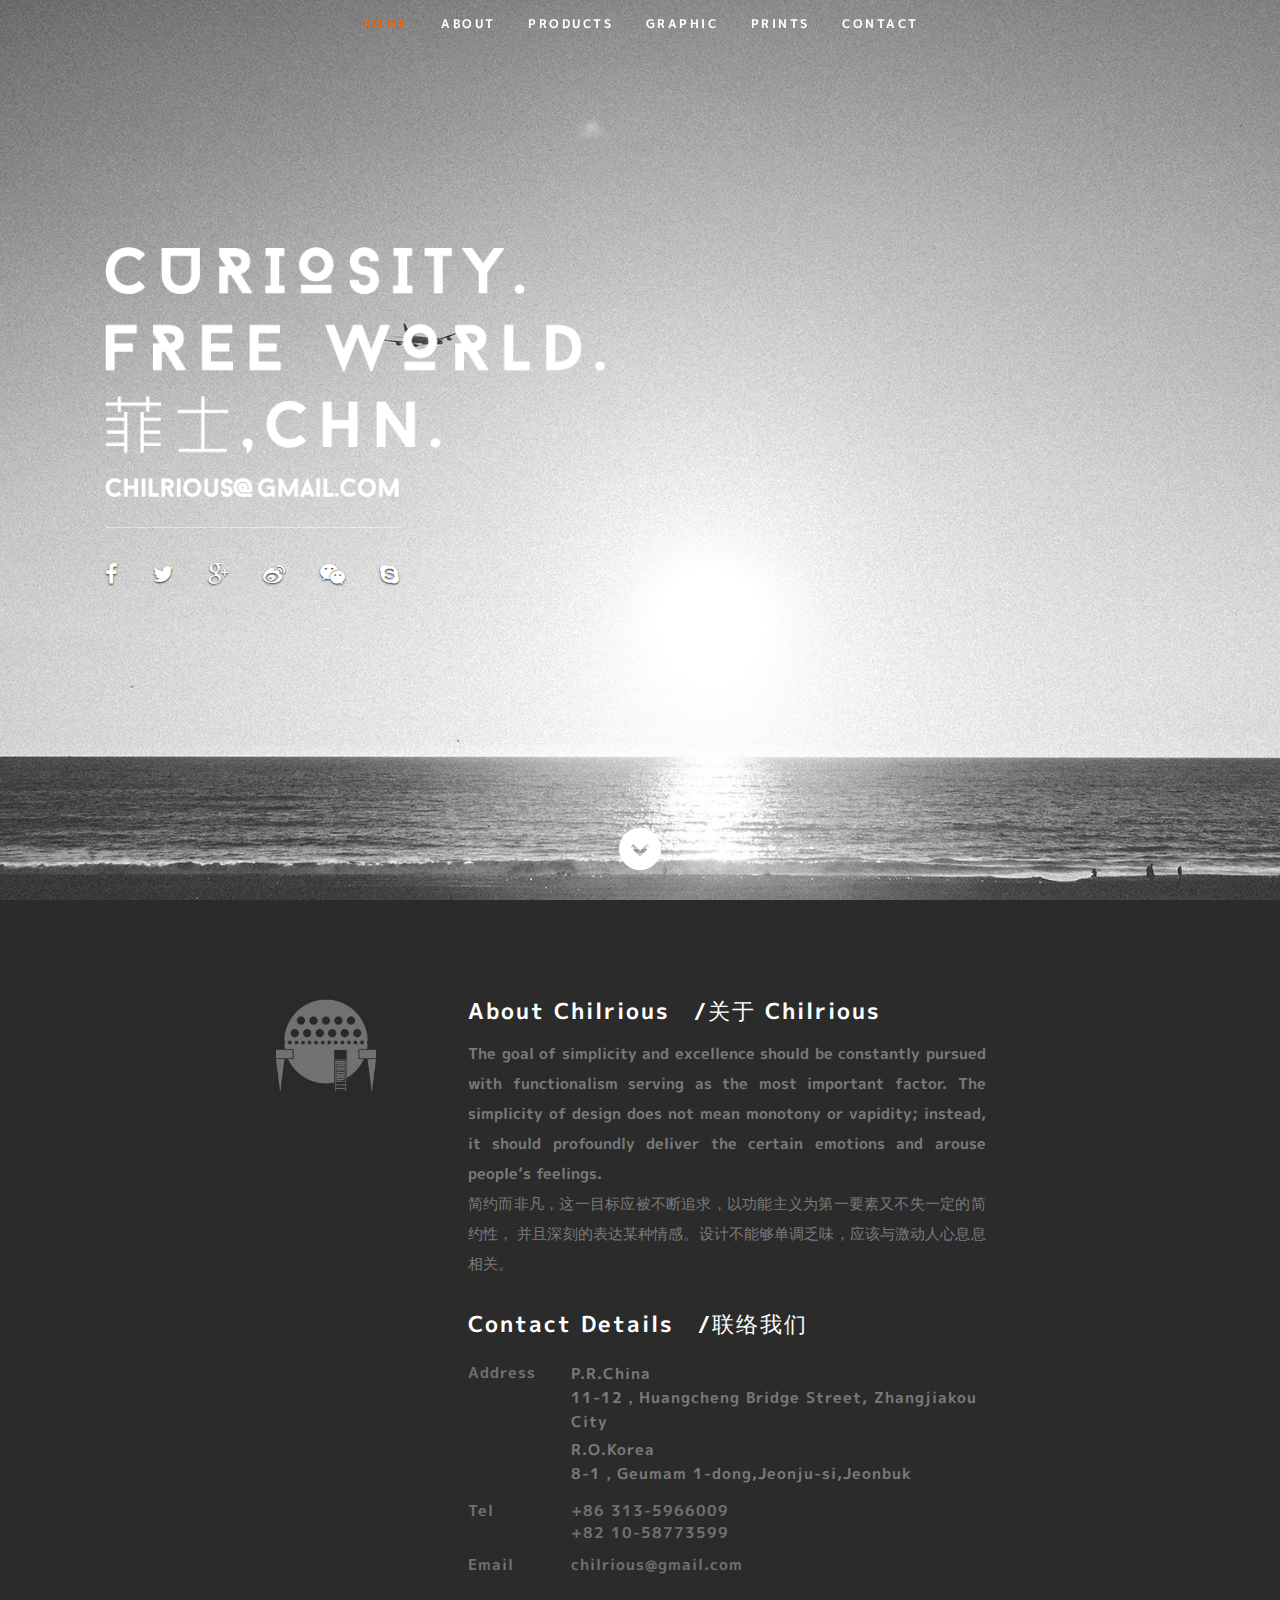
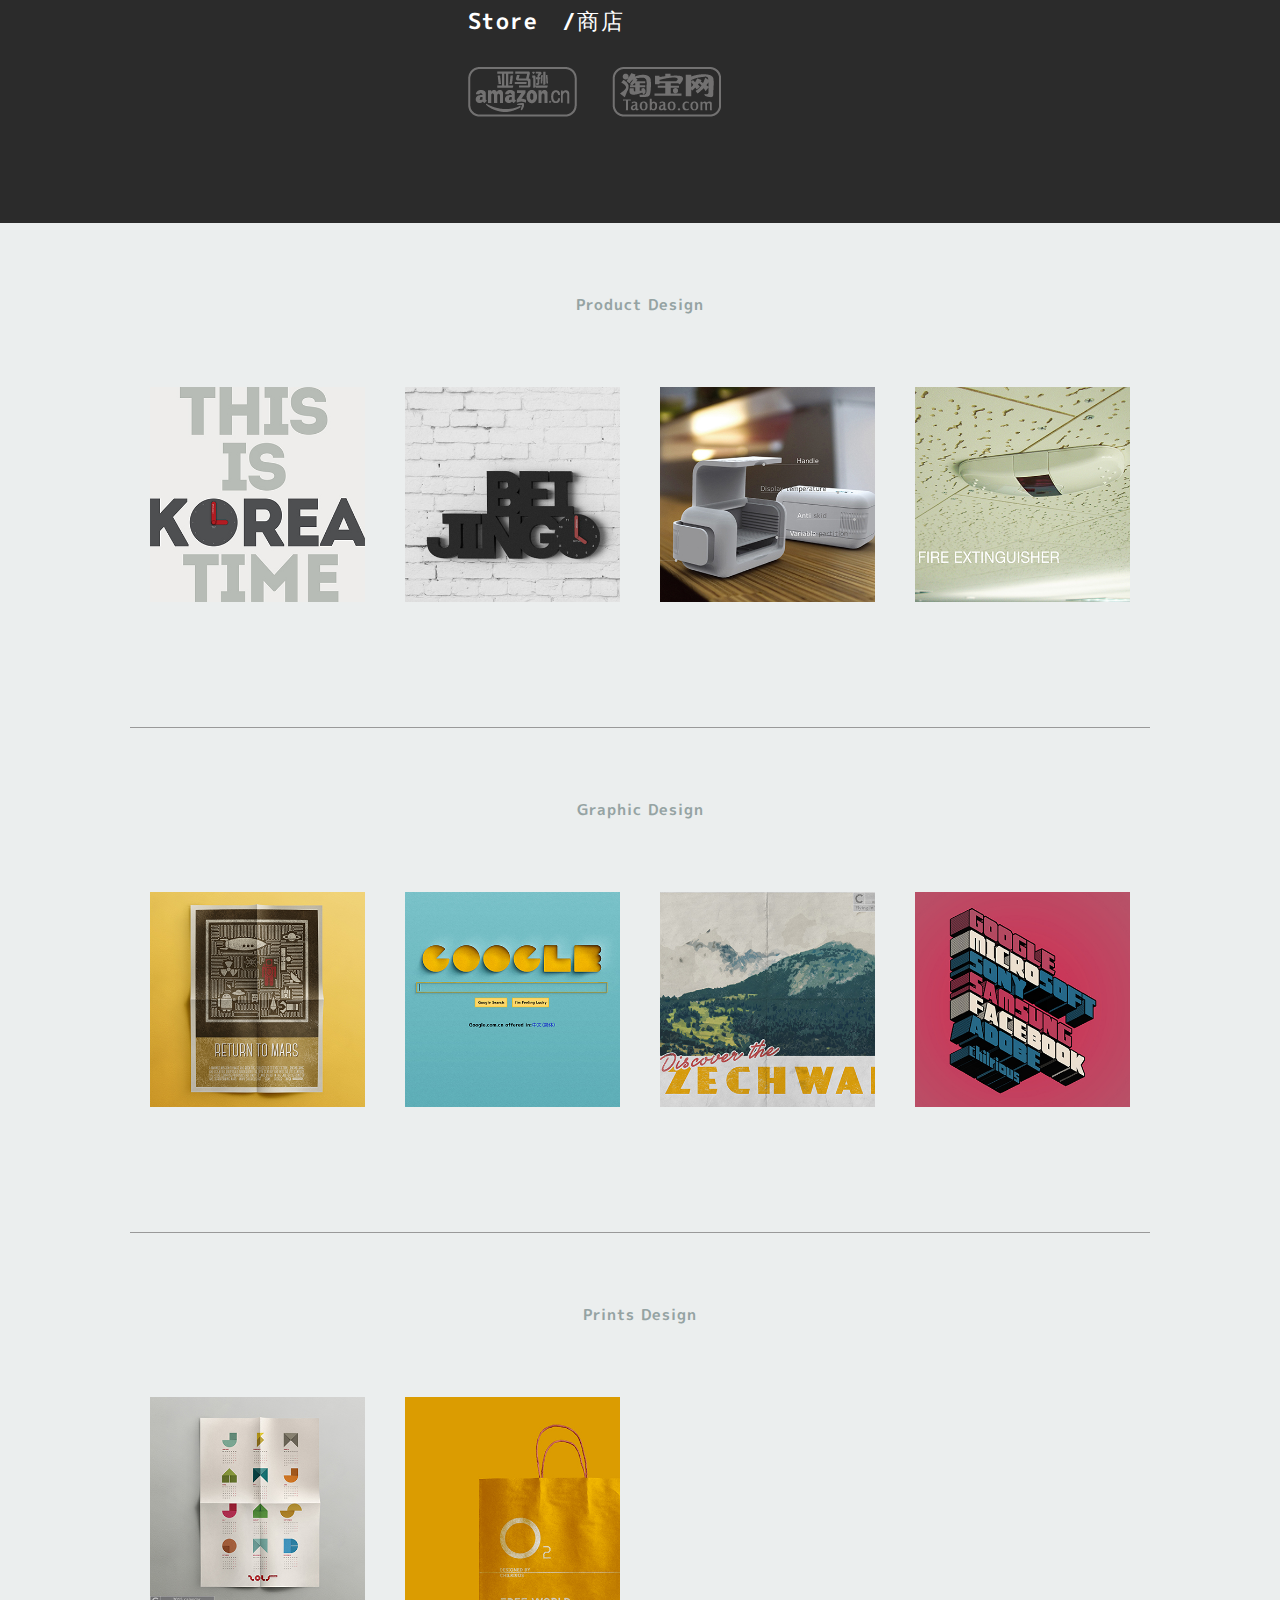
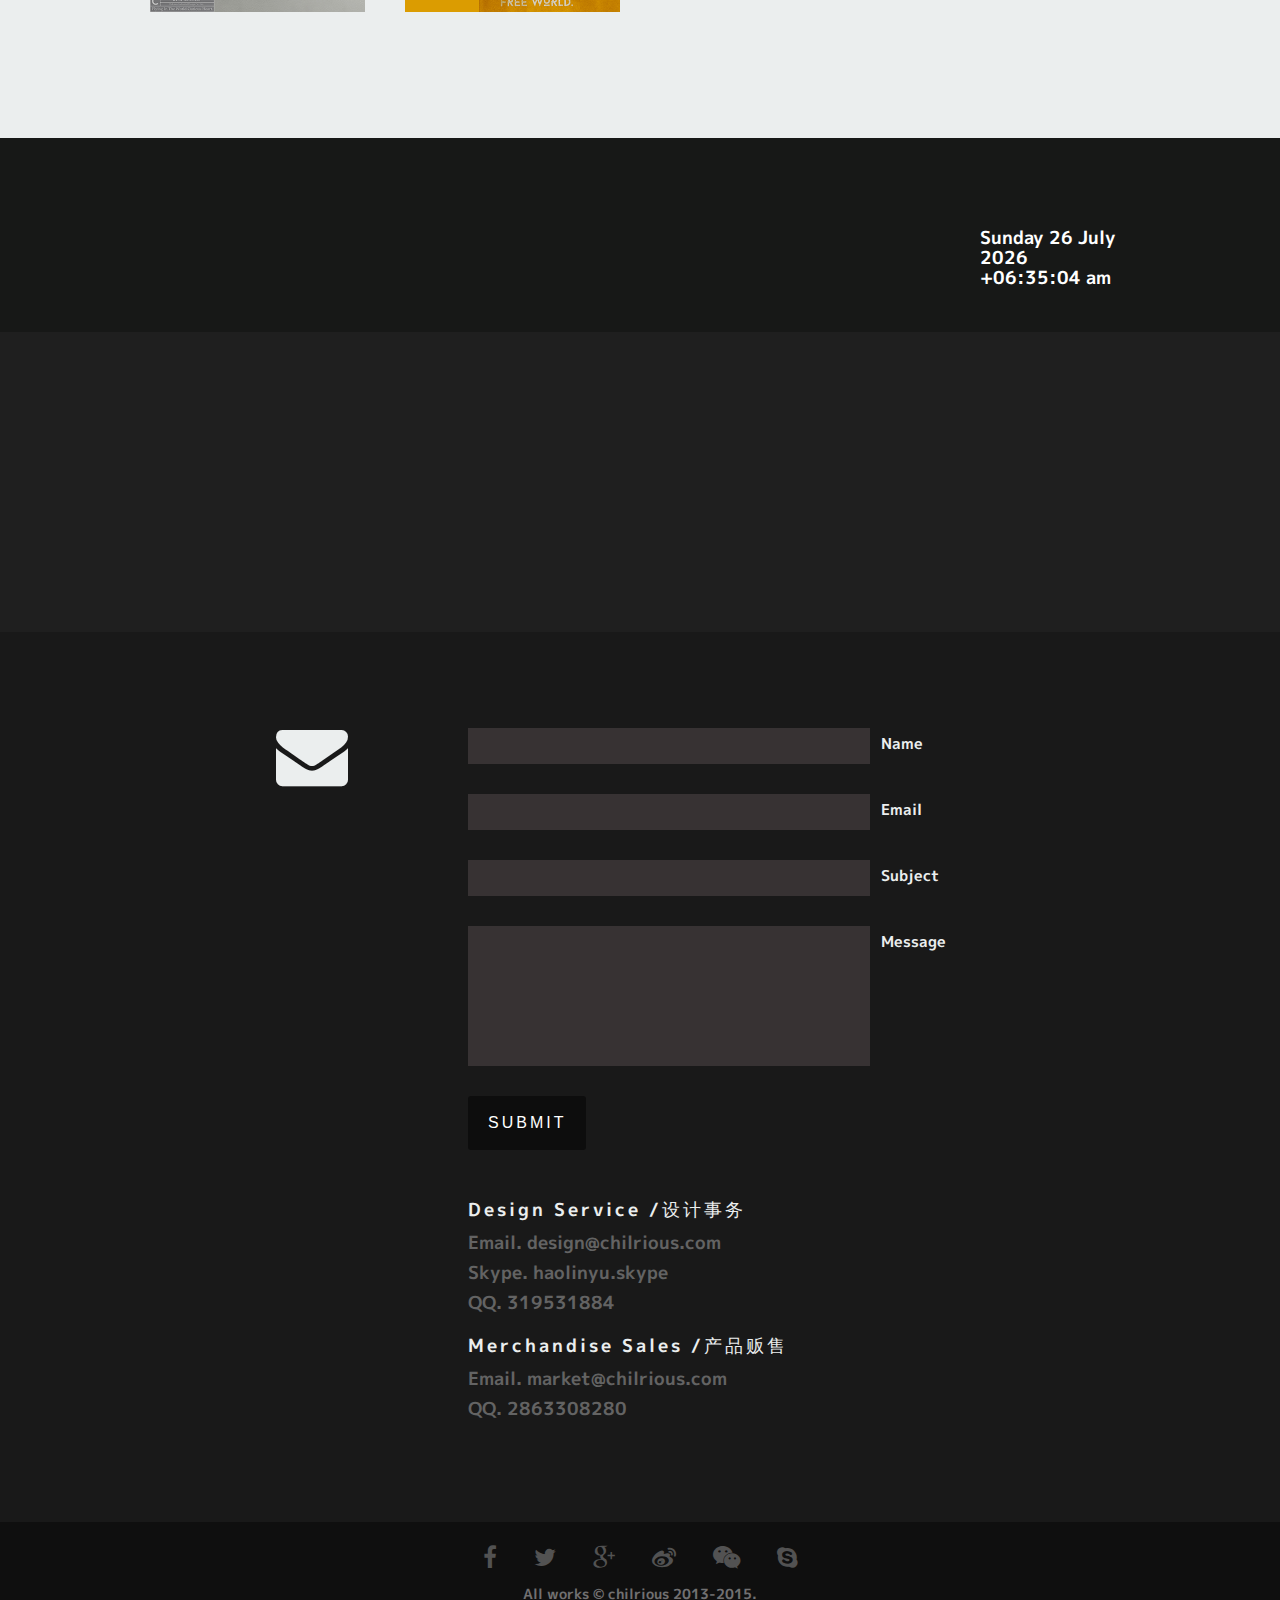
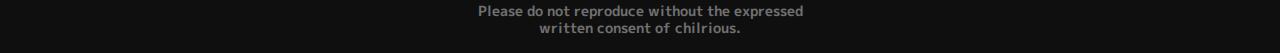
==== commit 639a4c51: "首页和产品页自适应优化" ====
--- a/index.html
+++ b/index.html
@@ -1,5 +1,8 @@
 <!DOCTYPE html>
-<html class=" js flexbox flexboxlegacy canvas canvastext webgl no-touch geolocation postmessage websqldatabase indexeddb hashchange history draganddrop websockets rgba hsla multiplebgs backgroundsize borderimage borderradius boxshadow textshadow opacity cssanimations csscolumns cssgradients cssreflections csstransforms csstransforms3d csstransitions fontface generatedcontent video audio localstorage sessionstorage webworkers applicationcache svg inlinesvg smil svgclippaths" lang="en"><!--<![endif]--><head><meta http-equiv="Content-Type" content="text/html; charset=UTF-8">
+<html class=" js flexbox flexboxlegacy canvas canvastext webgl no-touch geolocation postmessage websqldatabase indexeddb hashchange history draganddrop websockets rgba hsla multiplebgs backgroundsize borderimage borderradius boxshadow textshadow opacity cssanimations csscolumns cssgradients cssreflections csstransforms csstransforms3d csstransitions fontface generatedcontent video audio localstorage sessionstorage webworkers applicationcache svg inlinesvg smil svgclippaths"
+      lang="en"><!--<![endif]-->
+<head>
+    <meta http-equiv="Content-Type" content="text/html; charset=UTF-8">
     <!--- Basic Page Needs
     ================================================== -->
     <meta charset="utf-8">
@@ -16,13 +19,12 @@
     <link rel="stylesheet" href="styles/fonts.css"/>
     <link rel="stylesheet" href="styles/default.css">
     <link rel="stylesheet" href="styles/layout-main.css">
-    <link rel="stylesheet" href="styles/media-queries-main.css">
     <link rel="stylesheet" href="styles/magnific-popup.css">
     <link rel="stylesheet" href="styles/common.css"/>
-
+    <link rel="stylesheet" href="styles/media-queries-main.css">
     <!-- Script
     ================================================== -->
-    <script src="scripts/modernizr.js"></script><style type="text/css"></style>
+    <script src="scripts/modernizr.js"></script>
 
 </head>
 
@@ -35,7 +37,7 @@
     <nav id="nav-wrap" style="display: block;" class="">
 
         <a class="mobile-btn" href="#nav-wrap" title="Show navigation">Show navigation</a>
-        <a class="mobile-btn" href="views#" title="Hide navigation">Hide navigation</a>
+        <a class="mobile-btn" href="#views" title="Hide navigation">Hide navigation</a>
 
         <ul id="nav" class="nav">
             <li class="current"><a class="smoothscroll" href="#home">Home</a></li>
@@ -44,9 +46,11 @@
             <li class=""><a class="smoothscroll" href="#graphic">Graphic</a></li>
             <li class=""><a class="smoothscroll" href="#prints">Prints</a></li>
             <li class=""><a class="smoothscroll" href="#contact">Contact</a></li>
-        </ul> <!-- end #nav -->
-
-    </nav> <!-- end #nav-wrap -->
+        </ul>
+        <!-- end #nav -->
+
+    </nav>
+    <!-- end #nav-wrap -->
 
     <div class="banner">
         <div class="banner-text">
@@ -66,7 +70,8 @@
         <a class="smoothscroll" href="views#about"><i class="icon-down-circle"></i></a>
     </p>
 
-</header> <!-- Header End -->
+</header>
+<!-- Header End -->
 
 
 <!-- About Section
@@ -102,6 +107,7 @@
                         <dt>Address</dt>
                         <dd>
                             <p>P.R.China<br/>11-12，Huangcheng Bridge Street, Zhangjiakou City</p>
+
                             <p>R.O.Korea<br/>8-1，Geumam 1-dong,Jeonju-si,Jeonbuk</p>
                         </dd>
                         <dt>Tel</dt>
@@ -111,21 +117,25 @@
                     </dl>
                 </div>
 
-            </div> <!-- end row -->
+            </div>
+            <!-- end row -->
 
             <div class="about-store">
                 <h2>Store&emsp;/<span class="heiti">商店</span></h2>
+
                 <p>
                     <a href="javascript:;"><img src="images/amazon_logo.png"/></a>
                     <a href="javascript:;"><img src="images/tb_logo.png"/></a>
                 </p>
             </div>
 
-        </div> <!-- end .main-col -->
-
-    </div>
-
-</section> <!-- About Section End-->
+        </div>
+        <!-- end .main-col -->
+
+    </div>
+
+</section>
+<!-- About Section End-->
 
 <!-- Products Section
 ================================================== -->
@@ -145,9 +155,11 @@
 
                         <a class="product-a" href="" title="">
                             <img alt="" src="images/product-thumb-1.jpg">
+
                             <div class="overlay">
                                 <div class="portfolio-item-meta">
                                     <h5>Coffee</h5>
+
                                     <p>Illustrration</p>
                                 </div>
                             </div>
@@ -155,15 +167,18 @@
                         </a>
 
                     </div>
-                </div> <!-- item end -->
-
-                <div class="columns portfolio-item">
-                    <div class="item-wrap">
-                            <a class="product-a" href="" title="">
+                </div>
+                <!-- item end -->
+
+                <div class="columns portfolio-item">
+                    <div class="item-wrap">
+                        <a class="product-a" href="" title="">
                             <img alt="" src="images/product-thumb-2.jpg">
+
                             <div class="overlay">
                                 <div class="portfolio-item-meta">
                                     <h5>Console</h5>
+
                                     <p>Web Development</p>
                                 </div>
                             </div>
@@ -171,16 +186,19 @@
                         </a>
 
                     </div>
-                </div> <!-- item end -->
+                </div>
+                <!-- item end -->
 
                 <div class="columns portfolio-item">
                     <div class="item-wrap">
 
                         <a href="#products-modal-03" title="">
                             <img alt="" src="images/product-thumb-3.jpg">
+
                             <div class="overlay">
                                 <div class="portfolio-item-meta">
                                     <h5>Judah</h5>
+
                                     <p>Webdesign</p>
                                 </div>
                             </div>
@@ -188,16 +206,19 @@
                         </a>
 
                     </div>
-                </div> <!-- item end -->
+                </div>
+                <!-- item end -->
 
                 <div class="columns portfolio-item">
                     <div class="item-wrap">
 
                         <a href="#products-modal-04" title="">
                             <img alt="" src="images/product-thumb-4.jpg">
+
                             <div class="overlay">
                                 <div class="portfolio-item-meta">
                                     <h5>Into The Light</h5>
+
                                     <p>Photography</p>
                                 </div>
                             </div>
@@ -205,11 +226,14 @@
                         </a>
 
                     </div>
-                </div> <!-- item end -->
-
-            </div> <!-- portfolio-wrapper end -->
-
-        </div> <!-- twelve columns end -->
+                </div>
+                <!-- item end -->
+
+            </div>
+            <!-- portfolio-wrapper end -->
+
+        </div>
+        <!-- twelve columns end -->
 
 
         <!-- Modal Popup
@@ -221,7 +245,9 @@
 
             <div class="description-box">
                 <h4>Coffee Cup</h4>
-                <p>Proin gravida nibh vel velit auctor aliquet. Aenean sollicitudin, lorem quis bibendum auctor, nisi elit consequat ipsum, nec sagittis sem nibh id elit.</p>
+
+                <p>Proin gravida nibh vel velit auctor aliquet. Aenean sollicitudin, lorem quis bibendum auctor, nisi
+                    elit consequat ipsum, nec sagittis sem nibh id elit.</p>
                 <span class="categories"><i class="fa fa-tag"></i>Branding, Webdesign</span>
             </div>
 
@@ -229,19 +255,22 @@
                 <a class="popup-modal-dismiss">Close</a>
             </div>
 
-        </div><!-- modal-01 End -->
+        </div>
+        <!-- modal-01 End -->
 
         <div id="products-modal-04" class="popup-modal mfp-hide">
             <div class="carousel-area">
                 <ul class="carousel-list">
-                    <li><img src="images/products-4-1.jpg"/> </li>
-                    <li><img src="images/products-4-2.jpg"/> </li>
+                    <li><img src="images/products-4-1.jpg"/></li>
+                    <li><img src="images/products-4-2.jpg"/></li>
                 </ul>
             </div>
 
             <div class="description-box">
                 <h4>Console</h4>
-                <p>Proin gravida nibh vel velit auctor aliquet. Aenean sollicitudin, lorem quis bibendum auctor, nisi elit consequat ipsum, nec sagittis sem nibh id elit.</p>
+
+                <p>Proin gravida nibh vel velit auctor aliquet. Aenean sollicitudin, lorem quis bibendum auctor, nisi
+                    elit consequat ipsum, nec sagittis sem nibh id elit.</p>
                 <span class="categories"><i class="fa fa-tag"></i>Branding, Web Development</span>
             </div>
 
@@ -249,13 +278,15 @@
                 <a class="popup-modal-dismiss">Close</a>
             </div>
 
-        </div><!-- modal-02 End -->
-
-
-
-    </div> <!-- row End -->
-
-</section> <!-- Resume Section End-->
+        </div>
+        <!-- modal-02 End -->
+
+
+    </div>
+    <!-- row End -->
+
+</section>
+<!-- Resume Section End-->
 
 <!-- Graphic Section
 ================================================== -->
@@ -275,9 +306,11 @@
 
                         <a href="#graphic-modal-01" title="">
                             <img alt="" src="images/graphic-thumb-1.jpg">
+
                             <div class="overlay">
                                 <div class="portfolio-item-meta">
                                     <h5>Coffee</h5>
+
                                     <p>Illustration</p>
                                 </div>
                             </div>
@@ -285,15 +318,18 @@
                         </a>
 
                     </div>
-                </div> <!-- item end -->
+                </div>
+                <!-- item end -->
 
                 <div class="columns portfolio-item">
                     <div class="item-wrap">
                         <a href="#graphic-modal-02" title="">
                             <img alt="" src="images/graphic-thumb-2.jpg">
+
                             <div class="overlay">
                                 <div class="portfolio-item-meta">
                                     <h5>Console</h5>
+
                                     <p>Web Development</p>
                                 </div>
                             </div>
@@ -301,16 +337,19 @@
                         </a>
 
                     </div>
-                </div> <!-- item end -->
+                </div>
+                <!-- item end -->
 
                 <div class="columns portfolio-item">
                     <div class="item-wrap">
 
                         <a href="#graphic-modal-03" title="">
                             <img alt="" src="images/graphic-thumb-3.jpg">
+
                             <div class="overlay">
                                 <div class="portfolio-item-meta">
                                     <h5>Judah</h5>
+
                                     <p>Webdesign</p>
                                 </div>
                             </div>
@@ -318,16 +357,19 @@
                         </a>
 
                     </div>
-                </div> <!-- item end -->
+                </div>
+                <!-- item end -->
 
                 <div class="columns portfolio-item">
                     <div class="item-wrap">
 
                         <a href="#graphic-modal-04" title="">
                             <img alt="" src="images/graphic-thumb-4.jpg">
+
                             <div class="overlay">
                                 <div class="portfolio-item-meta">
                                     <h5>Into The Light</h5>
+
                                     <p>Photography</p>
                                 </div>
                             </div>
@@ -335,11 +377,14 @@
                         </a>
 
                     </div>
-                </div> <!-- item end -->
-
-            </div> <!-- portfolio-wrapper end -->
-
-        </div> <!-- twelve columns end -->
+                </div>
+                <!-- item end -->
+
+            </div>
+            <!-- portfolio-wrapper end -->
+
+        </div>
+        <!-- twelve columns end -->
 
 
         <!-- Modal Popup
@@ -348,23 +393,26 @@
         <div id="graphic-modal-01" class="popup-modal mfp-hide">
             <div class="carousel-area">
                 <ul class="carousel-list">
-                    <li><img src="images/graphic-1-1.jpg"/> </li>
-                    <li><img src="images/graphic-1-2.jpg"/> </li>
-                    <li><img src="images/graphic-1-3.jpg"/> </li>
-                    <li><img src="images/graphic-1-4.jpg"/> </li>
+                    <li><img src="images/graphic-1-1.jpg"/></li>
+                    <li><img src="images/graphic-1-2.jpg"/></li>
+                    <li><img src="images/graphic-1-3.jpg"/></li>
+                    <li><img src="images/graphic-1-4.jpg"/></li>
                 </ul>
             </div>
 
             <div class="description-box">
                 <h4>Coffee Cup</h4>
-                <p>Proin gravida nibh vel velit auctor aliquet. Aenean sollicitudin, lorem quis bibendum auctor, nisi elit consequat ipsum, nec sagittis sem nibh id elit.</p>
+
+                <p>Proin gravida nibh vel velit auctor aliquet. Aenean sollicitudin, lorem quis bibendum auctor, nisi
+                    elit consequat ipsum, nec sagittis sem nibh id elit.</p>
                 <span class="categories"><i class="fa fa-tag"></i>Branding, Webdesign</span>
             </div>
             <div class="link-box">
-                 
+
                 <a class="popup-modal-dismiss">Close</a>
             </div>
-        </div><!-- modal-01 End -->
+        </div>
+        <!-- modal-01 End -->
 
         <div id="graphic-modal-02" class="popup-modal mfp-hide">
 
@@ -372,56 +420,67 @@
 
             <div class="description-box">
                 <h4>Coffee Cup</h4>
-                <p>Proin gravida nibh vel velit auctor aliquet. Aenean sollicitudin, lorem quis bibendum auctor, nisi elit consequat ipsum, nec sagittis sem nibh id elit.</p>
+
+                <p>Proin gravida nibh vel velit auctor aliquet. Aenean sollicitudin, lorem quis bibendum auctor, nisi
+                    elit consequat ipsum, nec sagittis sem nibh id elit.</p>
                 <span class="categories"><i class="fa fa-tag"></i>Branding, Webdesign</span>
             </div>
 
             <div class="link-box">
-                 
+
                 <a class="popup-modal-dismiss">Close</a>
             </div>
-        </div><!-- modal-02 End -->
+        </div>
+        <!-- modal-02 End -->
         <div id="graphic-modal-03" class="popup-modal mfp-hide">
             <div class="carousel-area">
                 <ul class="carousel-list">
-                    <li><img src="images/graphic-3-1.jpg"/> </li>
-                    <li><img src="images/graphic-3-2.jpg"/> </li>
-                    <li><img src="images/graphic-3-3.jpg"/> </li>
+                    <li><img src="images/graphic-3-1.jpg"/></li>
+                    <li><img src="images/graphic-3-2.jpg"/></li>
+                    <li><img src="images/graphic-3-3.jpg"/></li>
                 </ul>
             </div>
 
             <div class="description-box">
                 <h4>Coffee Cup</h4>
-                <p>Proin gravida nibh vel velit auctor aliquet. Aenean sollicitudin, lorem quis bibendum auctor, nisi elit consequat ipsum, nec sagittis sem nibh id elit.</p>
+
+                <p>Proin gravida nibh vel velit auctor aliquet. Aenean sollicitudin, lorem quis bibendum auctor, nisi
+                    elit consequat ipsum, nec sagittis sem nibh id elit.</p>
                 <span class="categories"><i class="fa fa-tag"></i>Branding, Webdesign</span>
             </div>
             <div class="link-box">
 
                 <a class="popup-modal-dismiss">Close</a>
             </div>
-        </div><!-- modal-03 End -->
+        </div>
+        <!-- modal-03 End -->
         <div id="graphic-modal-04" class="popup-modal mfp-hide">
             <div class="carousel-area">
                 <ul class="carousel-list">
-                    <li><img src="images/graphic-4-1.jpg"/> </li>
-                    <li><img src="images/graphic-4-2.jpg"/> </li>
+                    <li><img src="images/graphic-4-1.jpg"/></li>
+                    <li><img src="images/graphic-4-2.jpg"/></li>
                 </ul>
             </div>
 
             <div class="description-box">
                 <h4>Coffee Cup</h4>
-                <p>Proin gravida nibh vel velit auctor aliquet. Aenean sollicitudin, lorem quis bibendum auctor, nisi elit consequat ipsum, nec sagittis sem nibh id elit.</p>
+
+                <p>Proin gravida nibh vel velit auctor aliquet. Aenean sollicitudin, lorem quis bibendum auctor, nisi
+                    elit consequat ipsum, nec sagittis sem nibh id elit.</p>
                 <span class="categories"><i class="fa fa-tag"></i>Branding, Webdesign</span>
             </div>
             <div class="link-box">
 
                 <a class="popup-modal-dismiss">Close</a>
             </div>
-        </div><!-- modal-04 End -->
-
-    </div> <!-- row End -->
-
-</section> <!-- Portfolio Section End-->
+        </div>
+        <!-- modal-04 End -->
+
+    </div>
+    <!-- row End -->
+
+</section>
+<!-- Portfolio Section End-->
 
 <!-- Prints Section
 ================================================== -->
@@ -441,9 +500,11 @@
 
                         <a href="#prints-modal-01" title="">
                             <img alt="" src="images/prints-thumb-1.jpg">
+
                             <div class="overlay">
                                 <div class="portfolio-item-meta">
                                     <h5>Coffee</h5>
+
                                     <p>Illustrration</p>
                                 </div>
                             </div>
@@ -451,15 +512,18 @@
                         </a>
 
                     </div>
-                </div> <!-- item end -->
+                </div>
+                <!-- item end -->
 
                 <div class="columns portfolio-item">
                     <div class="item-wrap">
                         <a href="#prints-modal-02" title="">
                             <img alt="" src="images/prints-thumb-2.jpg">
+
                             <div class="overlay">
                                 <div class="portfolio-item-meta">
                                     <h5>Console</h5>
+
                                     <p>Web Development</p>
                                 </div>
                             </div>
@@ -467,11 +531,14 @@
                         </a>
 
                     </div>
-                </div> <!-- item end -->
-
-            </div> <!-- portfolio-wrapper end -->
-
-        </div> <!-- twelve columns end -->
+                </div>
+                <!-- item end -->
+
+            </div>
+            <!-- portfolio-wrapper end -->
+
+        </div>
+        <!-- twelve columns end -->
 
 
         <!-- Modal Popup
@@ -483,28 +550,33 @@
 
             <div class="description-box">
                 <h4>Coffee Cup</h4>
-                <p>Proin gravida nibh vel velit auctor aliquet. Aenean sollicitudin, lorem quis bibendum auctor, nisi elit consequat ipsum, nec sagittis sem nibh id elit.</p>
+
+                <p>Proin gravida nibh vel velit auctor aliquet. Aenean sollicitudin, lorem quis bibendum auctor, nisi
+                    elit consequat ipsum, nec sagittis sem nibh id elit.</p>
                 <span class="categories"><i class="fa fa-tag"></i>Branding, Webdesign</span>
             </div>
 
             <div class="link-box">
-                 
+
                 <a class="popup-modal-dismiss">Close</a>
             </div>
 
-        </div><!-- modal-01 End -->
+        </div>
+        <!-- modal-01 End -->
 
         <div id="prints-modal-02" class="popup-modal mfp-hide">
 
             <div class="carousel-area">
                 <ul class="carousel-list">
-                    <li><img src="images/prints-2-1.jpg"/> </li>
-                    <li><img src="images/prints-2-2.jpg"/> </li>
+                    <li><img src="images/prints-2-1.jpg"/></li>
+                    <li><img src="images/prints-2-2.jpg"/></li>
                 </ul>
             </div>
             <div class="description-box">
                 <h4>Coffee Cup</h4>
-                <p>Proin gravida nibh vel velit auctor aliquet. Aenean sollicitudin, lorem quis bibendum auctor, nisi elit consequat ipsum, nec sagittis sem nibh id elit.</p>
+
+                <p>Proin gravida nibh vel velit auctor aliquet. Aenean sollicitudin, lorem quis bibendum auctor, nisi
+                    elit consequat ipsum, nec sagittis sem nibh id elit.</p>
                 <span class="categories"><i class="fa fa-tag"></i>Branding, Webdesign</span>
             </div>
 
@@ -513,14 +585,14 @@
                 <a class="popup-modal-dismiss">Close</a>
             </div>
 
-        </div><!-- modal-02 End -->
-
-
-
-    </div> <!-- row End -->
-
-</section> <!-- Print Section End-->
-
+        </div>
+        <!-- modal-02 End -->
+
+    </div>
+    <!-- row End -->
+
+</section>
+<!-- Print Section End-->
 
 
 <!-- Call-To-Action Section
@@ -536,14 +608,14 @@
 
     </div>
 
-</section> <!-- Call-To-Action Section End-->
-
+</section>
+<!-- Call-To-Action Section End-->
 
 <!-- Testimonials Section
 ================================================== -->
 <section id="testimonials">
-</section> <!-- Testimonials Section End-->
-
+</section>
+<!-- Testimonials Section End-->
 
 <!-- Contact Section
 ================================================== -->
@@ -585,7 +657,8 @@
                     </div>
 
                 </fieldset>
-            </form> <!-- Form End -->
+            </form>
+            <!-- Form End -->
             <div class="contact-info">
                 <h1>Design Service /<span class="heiti">设计事务</span></h1>
 
@@ -601,23 +674,21 @@
 
                 <p>QQ. 2863308280</p>
             </div>
-            </div>
-        </div>
-
-    </div>
-
-
-</section> <!-- Contact Section End-->
+        </div>
+    </div>
+
+    </div>
+
+
+</section>
+<!-- Contact Section End-->
 
 
 <!-- footer
 ================================================== -->
 <footer>
-
     <div class="row">
-
         <div class="twelve columns">
-
             <ul class="social-links">
                 <li><a href="###"><i class="fa fa-facebook"></i></a></li>
                 <li><a href="###"><i class="fa fa-twitter"></i></a></li>
@@ -639,7 +710,8 @@
 
     </div>
 
-</footer> <!-- Footer End-->
+</footer>
+<!-- Footer End-->
 
 <!-- JavaScript
 ================================================== -->
@@ -654,6 +726,5 @@
 <script src="scripts/init.js"></script>
 
 
-
 </body>
 </html>--- a/styles/layout-main.css
+++ b/styles/layout-main.css
@@ -189,10 +189,13 @@
    line-height: 30px;
    color: #7A7A7A;
 }
+#about .main-col>p {
+   text-align: justify;
+}
 #about .profile-pic {
    position: relative;
    width: 100px;
-   height: 100px;
+   height: auto;
 }
 #about .main-col { padding-right: 5%; }
 #about .about-info{
@@ -460,8 +463,8 @@
    cursor: pointer;
 }
 .portfolio-item .item-wrap a img{
-   width: 215px;
-   height: 215px;
+   width: 100%;
+   height: auto;
 }
 
    /* overlay */
@@ -916,3 +919,4 @@
 
 
 
+
--- a/styles/common.css
+++ b/styles/common.css
@@ -221,4 +221,18 @@
     -o-transition: all .3s ease-in-out;
     transition: all .3s ease-in-out;
 }
-header .scrolldown a:hover { color: #11ABB0; }+header .scrolldown a:hover { color: #11ABB0; }
+
+
+/* footer
+  -------------------------------------------------------------------------- */
+
+@media only screen and (max-width: 480px) {
+    footer .social-links {
+        font-size: 20px;
+    }
+
+    footer .copyright {
+        font-size: 12px;
+    }
+}--- a/styles/media-queries-main.css
+++ b/styles/media-queries-main.css
@@ -1,9 +1,106 @@
-
+@media only screen and (max-width: 780px) {
+    #about .row {
+        width: 80%;
+    }
+    /* 时间部分 */
+    #call-to-action .row {
+        width: 94%;
+    }
+    #call-to-action .time {
+        min-width: 190px;
+    }
+}
 
 /* mobile narrow
   -------------------------------------------------------------------------- */
 
 @media only screen and (max-width: 480px) {
+
+    /* mobile navigation
+-------------------------------------------------------------------- */
+    #nav-wrap {
+        font: 12px 'opensans-bold', sans-serif;
+        background: transparent !important;
+        letter-spacing: 1px;
+        width: auto;
+        position: fixed;
+        top: 0;
+        right: 0;
+    }
+    #nav-wrap > a {
+        width: 48px;
+        height: 48px;
+        text-align: left;
+        background-color: #CC5200;
+        position: relative;
+        border: none;
+        float: right;
+        font: 0/0 a;
+        text-shadow: none;
+        color: transparent;
+        top: 0;
+        right: 30px;
+    }
+
+    #nav-wrap > a:before,
+    #nav-wrap > a:after {
+        position: absolute;
+        border: 2px solid #fff;
+        top: 35%;
+        left: 25%;
+        right: 25%;
+        content: '';
+    }
+    #nav-wrap > a:after { top: 60%; }
+
+    /* toggle buttons */
+    #nav-wrap:not( :target ) > a:first-of-type,
+    #nav-wrap:target > a:last-of-type  {
+        display: block;
+    }
+
+    /* hide menu panel */
+    #nav-wrap ul#nav {
+        height: auto;
+        display: none;
+        clear: both;
+        width: auto;
+        float: right;
+
+        position: relative;
+        top: 0;
+        right: 0;
+    }
+
+    /* display menu panels */
+    #nav-wrap:target > ul#nav	{
+        display: block;
+        padding: 20px;
+        background: #1f2024;
+        margin: 0 30px;
+        clear: both;
+    }
+
+    ul#nav li {
+        display: block;
+        height: auto;
+        margin: 0 auto;
+        padding: 0 4%;
+        text-align: left;
+        border-bottom: 1px solid #2D2E34;
+        border-bottom-style: dotted;
+    }
+
+    ul#nav li a {
+        display: block;
+        margin: 0;
+        padding: 0;
+        margin: 12px 0;
+        line-height: 16px; /* reset line-height from 48px */
+        border: none;
+    }
+
+    /*==========================*/
 
     header .banner-text h1 {
         width: 100%;
@@ -18,7 +115,7 @@
     }
 
     #about .row {
-        width: 100%;
+        width: 90%;
     }
 
     #about p {
@@ -31,6 +128,33 @@
     #call-to-action .row .two {
         width: 11rem;
     }
+
+    .carousel-list li {
+        width: 375px;
+    }
+
+    #contact .section-head {
+        width: 100%;
+    }
+    #contact .contact-title:before {
+        content: '';
+    }
+    #graphic, #products, #prints {
+        padding-top: 40px;
+        padding-bottom: 40px;
+    }
+    #graphic h1, #products h1, #prints h1 {
+        margin-bottom: 30px;
+    }
+    #about h2 {
+        font-size: 18px;
+    }
+    #about .contact-details dd {
+        width: 100%;
+    }
+
+
+
 }
 
 
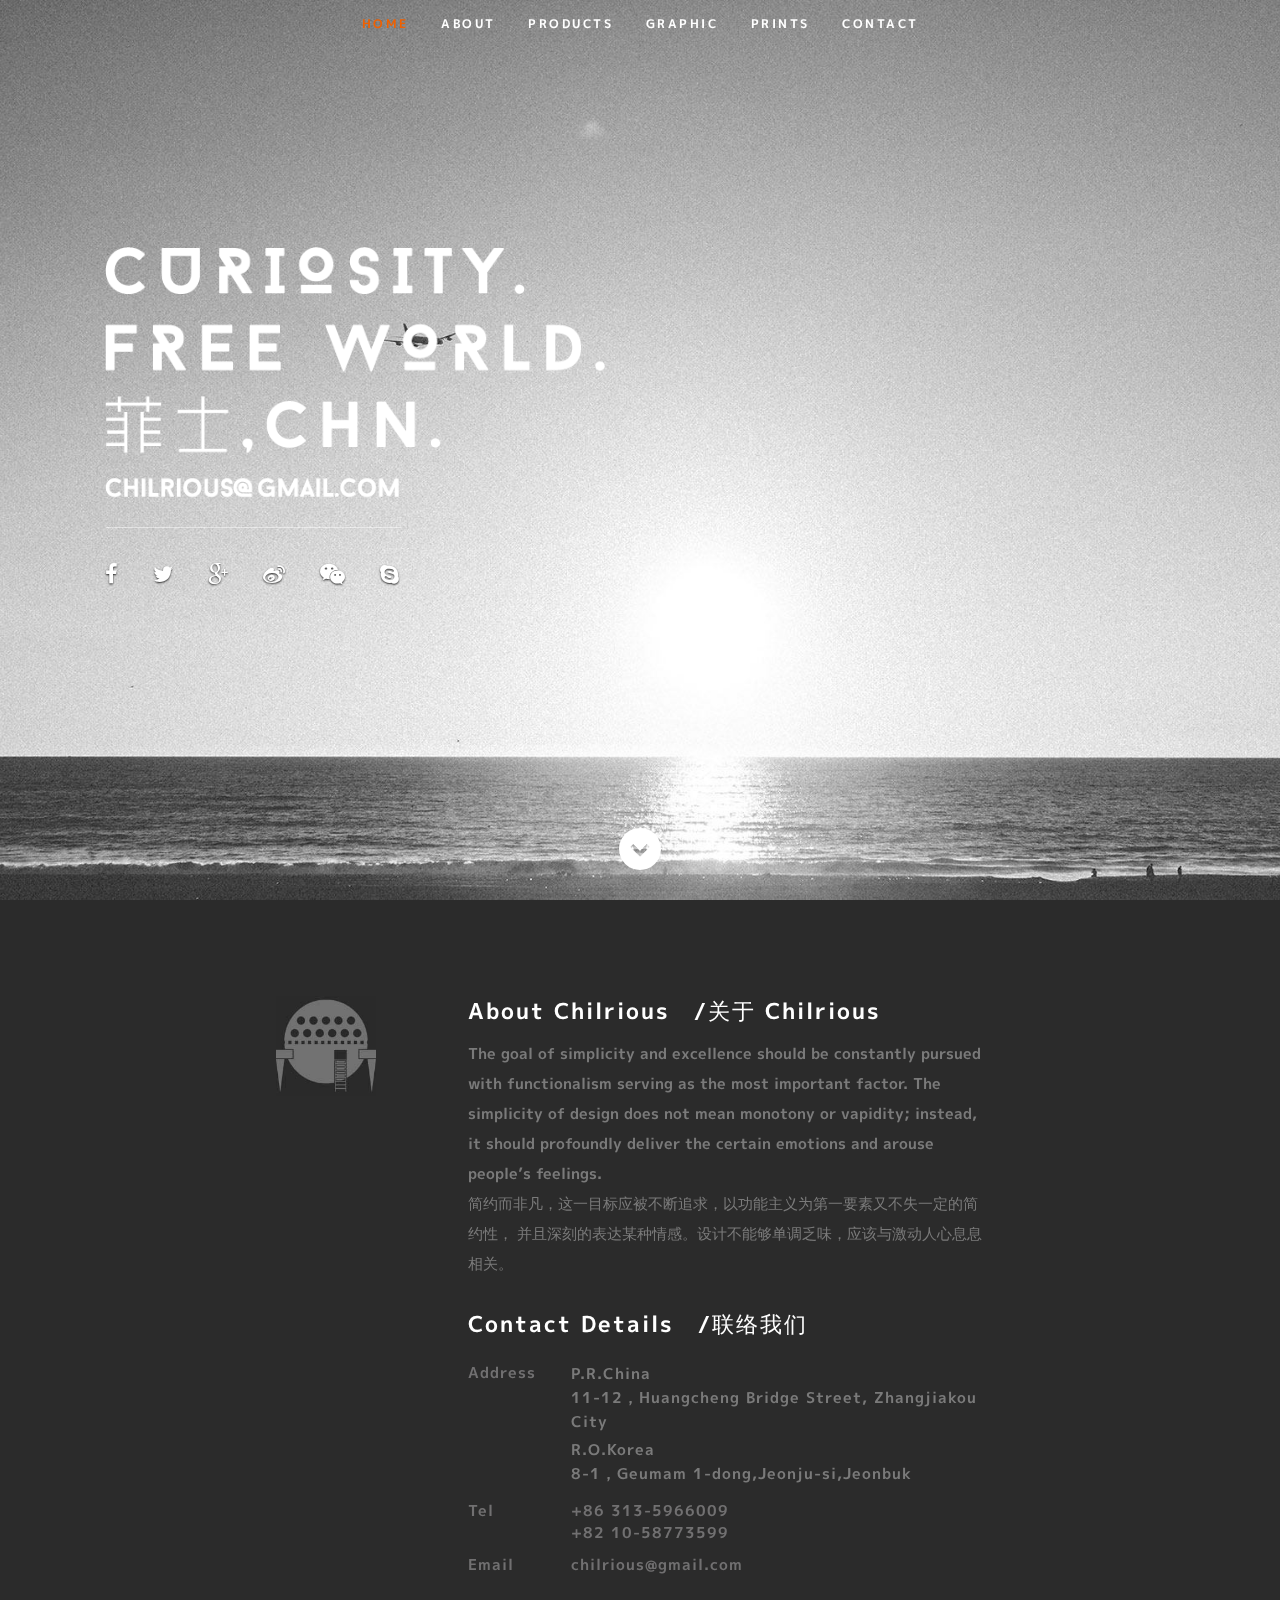
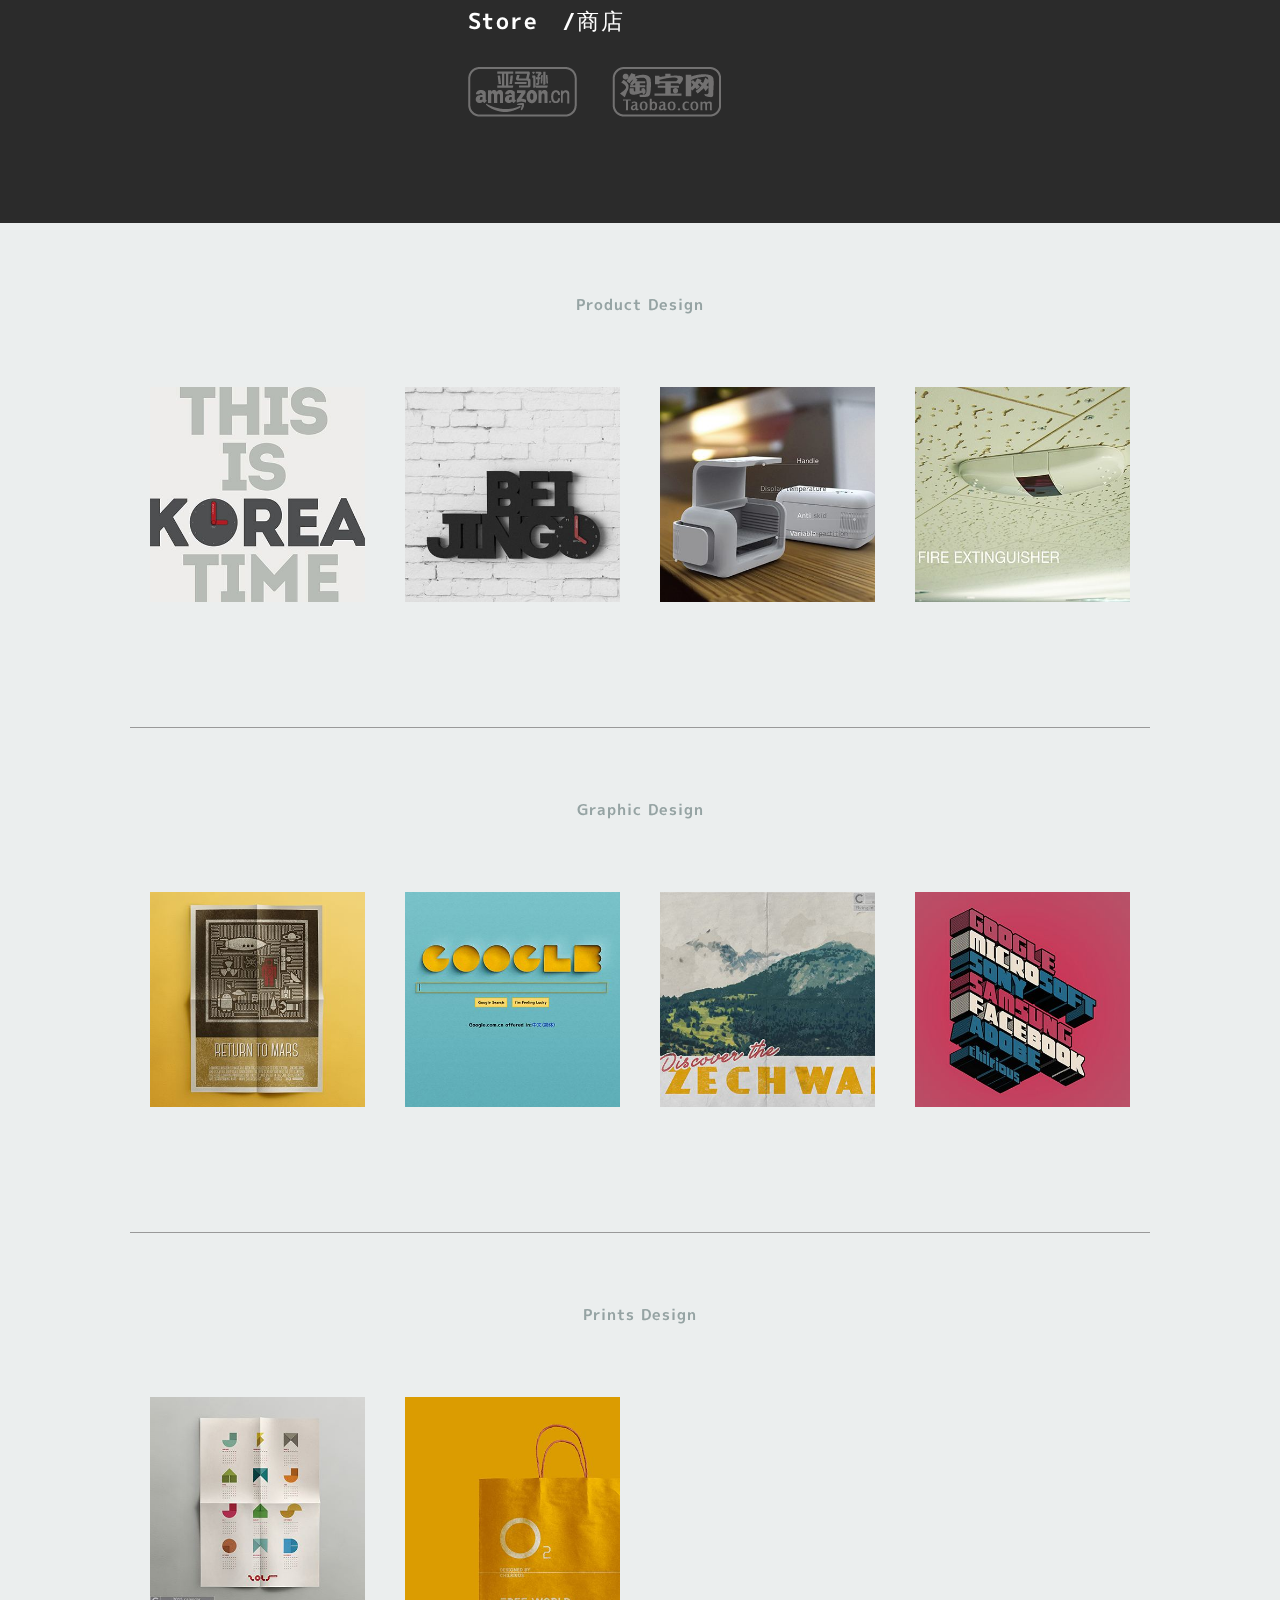
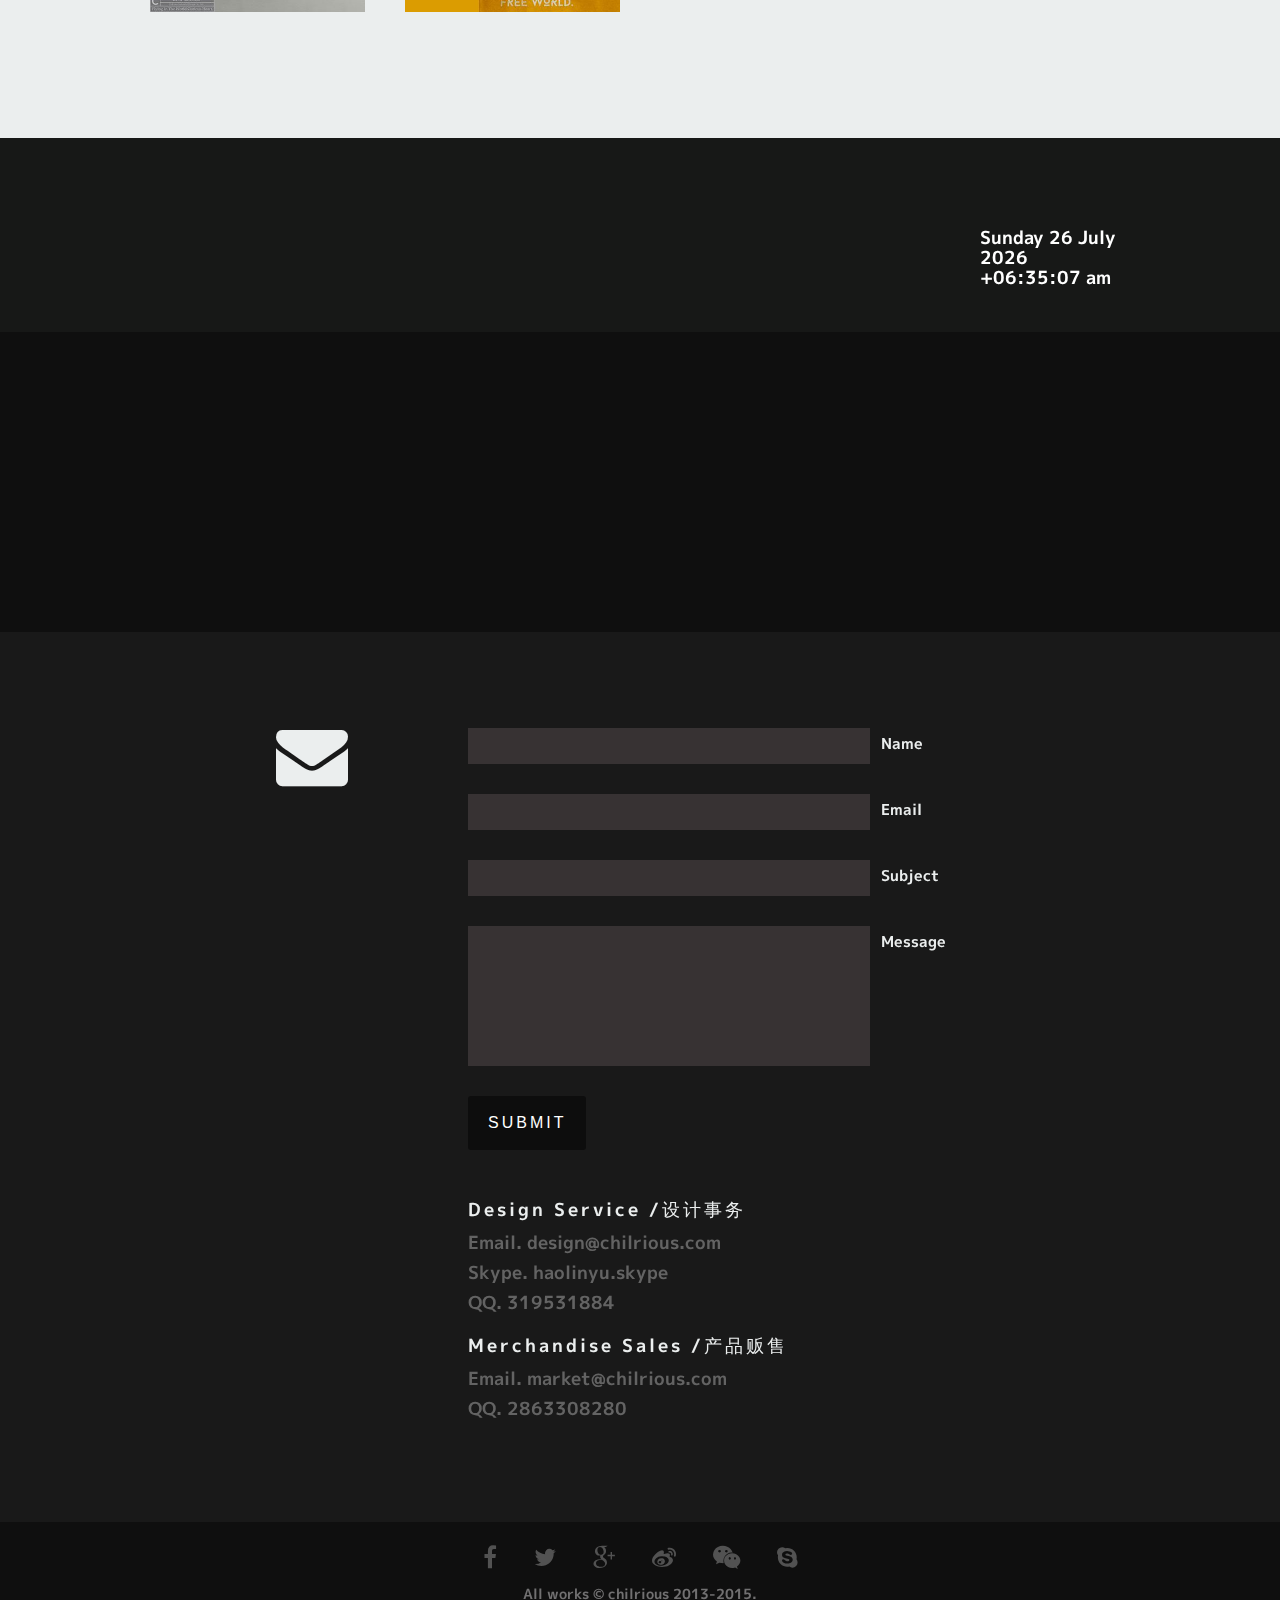
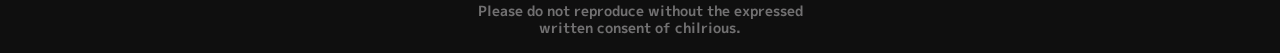
==== commit ff5e8dd6: "update mobile version" ====
--- a/index.html
+++ b/index.html
@@ -18,10 +18,10 @@
     ================================================== -->
     <link rel="stylesheet" href="styles/fonts.css"/>
     <link rel="stylesheet" href="styles/default.css">
-    <link rel="stylesheet" href="styles/layout-main.css">
-    <link rel="stylesheet" href="styles/magnific-popup.css">
-    <link rel="stylesheet" href="styles/common.css"/>
-    <link rel="stylesheet" href="styles/media-queries-main.css">
+    <link rel="stylesheet" href="styles/layout-main.css?v=1">
+    <link rel="stylesheet" href="styles/magnific-popup.css?v=1">
+    <link rel="stylesheet" href="styles/common.css?v=1"/>
+    <link rel="stylesheet" href="styles/media-queries-main.css?v=1">
     <!-- Script
     ================================================== -->
     <script src="scripts/modernizr.js"></script>
--- a/styles/layout-main.css
+++ b/styles/layout-main.css
@@ -19,6 +19,18 @@
    background: #0f0f0f;
    font-family: 'mplus-1p-bold','opensans-regular', sans-serif;
 }
+/* 移动端背景固定 */
+body:before {
+   content: ' ';
+   position: fixed;
+   z-index: -1;
+   top: 0;
+   right: 0;
+   bottom: 0;
+   left: 0;
+   background: url(../images/testimonials-bg.jpg) center 0 no-repeat;
+   background-size: cover;
+}
 
 .heiti{
    font-family: 'SimHei' !important;
@@ -188,9 +200,6 @@
 #about p {
    line-height: 30px;
    color: #7A7A7A;
-}
-#about .main-col>p {
-   text-align: justify;
 }
 #about .profile-pic {
    position: relative;
@@ -630,7 +639,6 @@
 /* ------------------------------------------------------------------ */
 
 #testimonials {
-   background: #1F1F1F url(../images/testimonials-bg.jpg) no-repeat center center;
    background-size: cover !important;
 	-webkit-background-size: cover !important;
    background-attachment: fixed;
--- a/styles/common.css
+++ b/styles/common.css
@@ -54,6 +54,7 @@
 /* ------------------------------------------------------------------ */
 
 footer {
+    background: #0f0f0f;
     padding-top: 20px;
     padding-bottom: 16px;
     color: #303030;
--- a/styles/media-queries-main.css
+++ b/styles/media-queries-main.css
@@ -15,6 +15,7 @@
   -------------------------------------------------------------------------- */
 
 @media only screen and (max-width: 480px) {
+
 
     /* mobile navigation
 -------------------------------------------------------------------- */
@@ -112,6 +113,7 @@
 
     header .social li {
         margin: 0 6px;
+        font-size: 30px;
     }
 
     #about .row {
